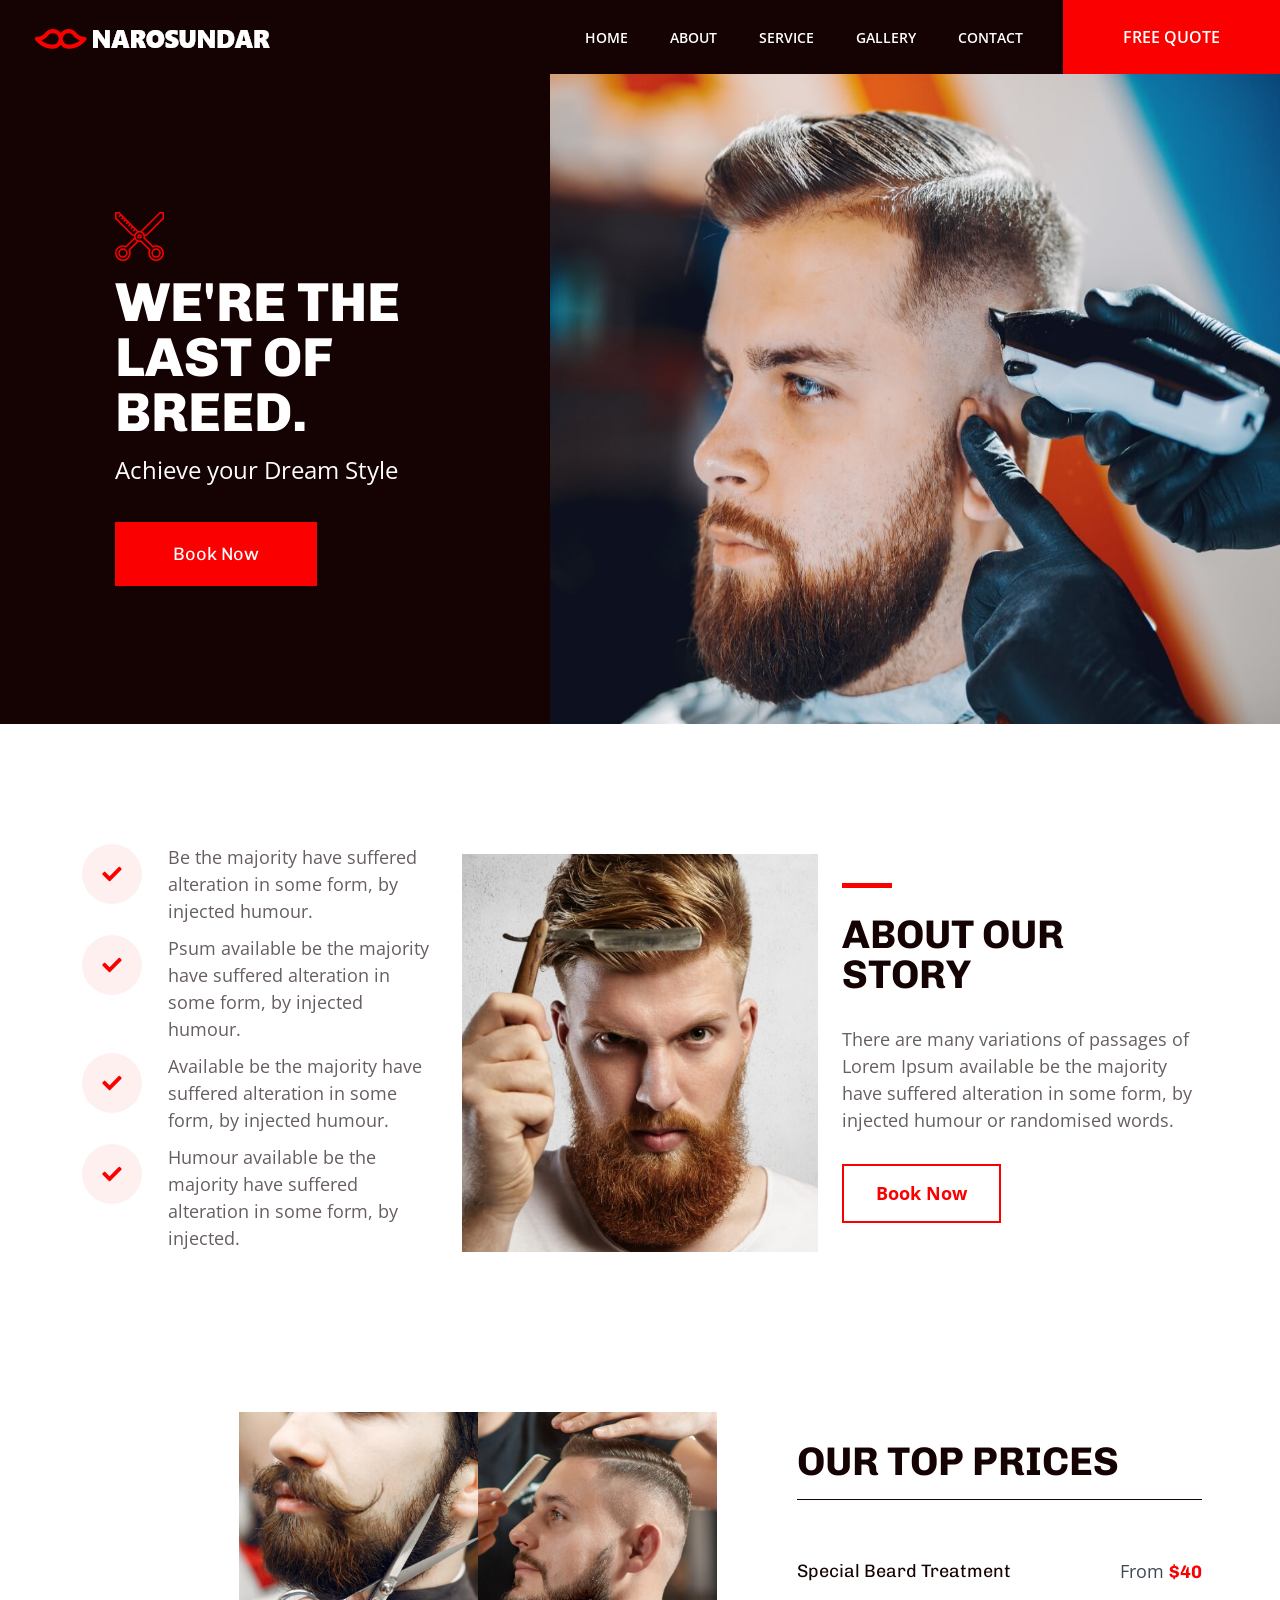
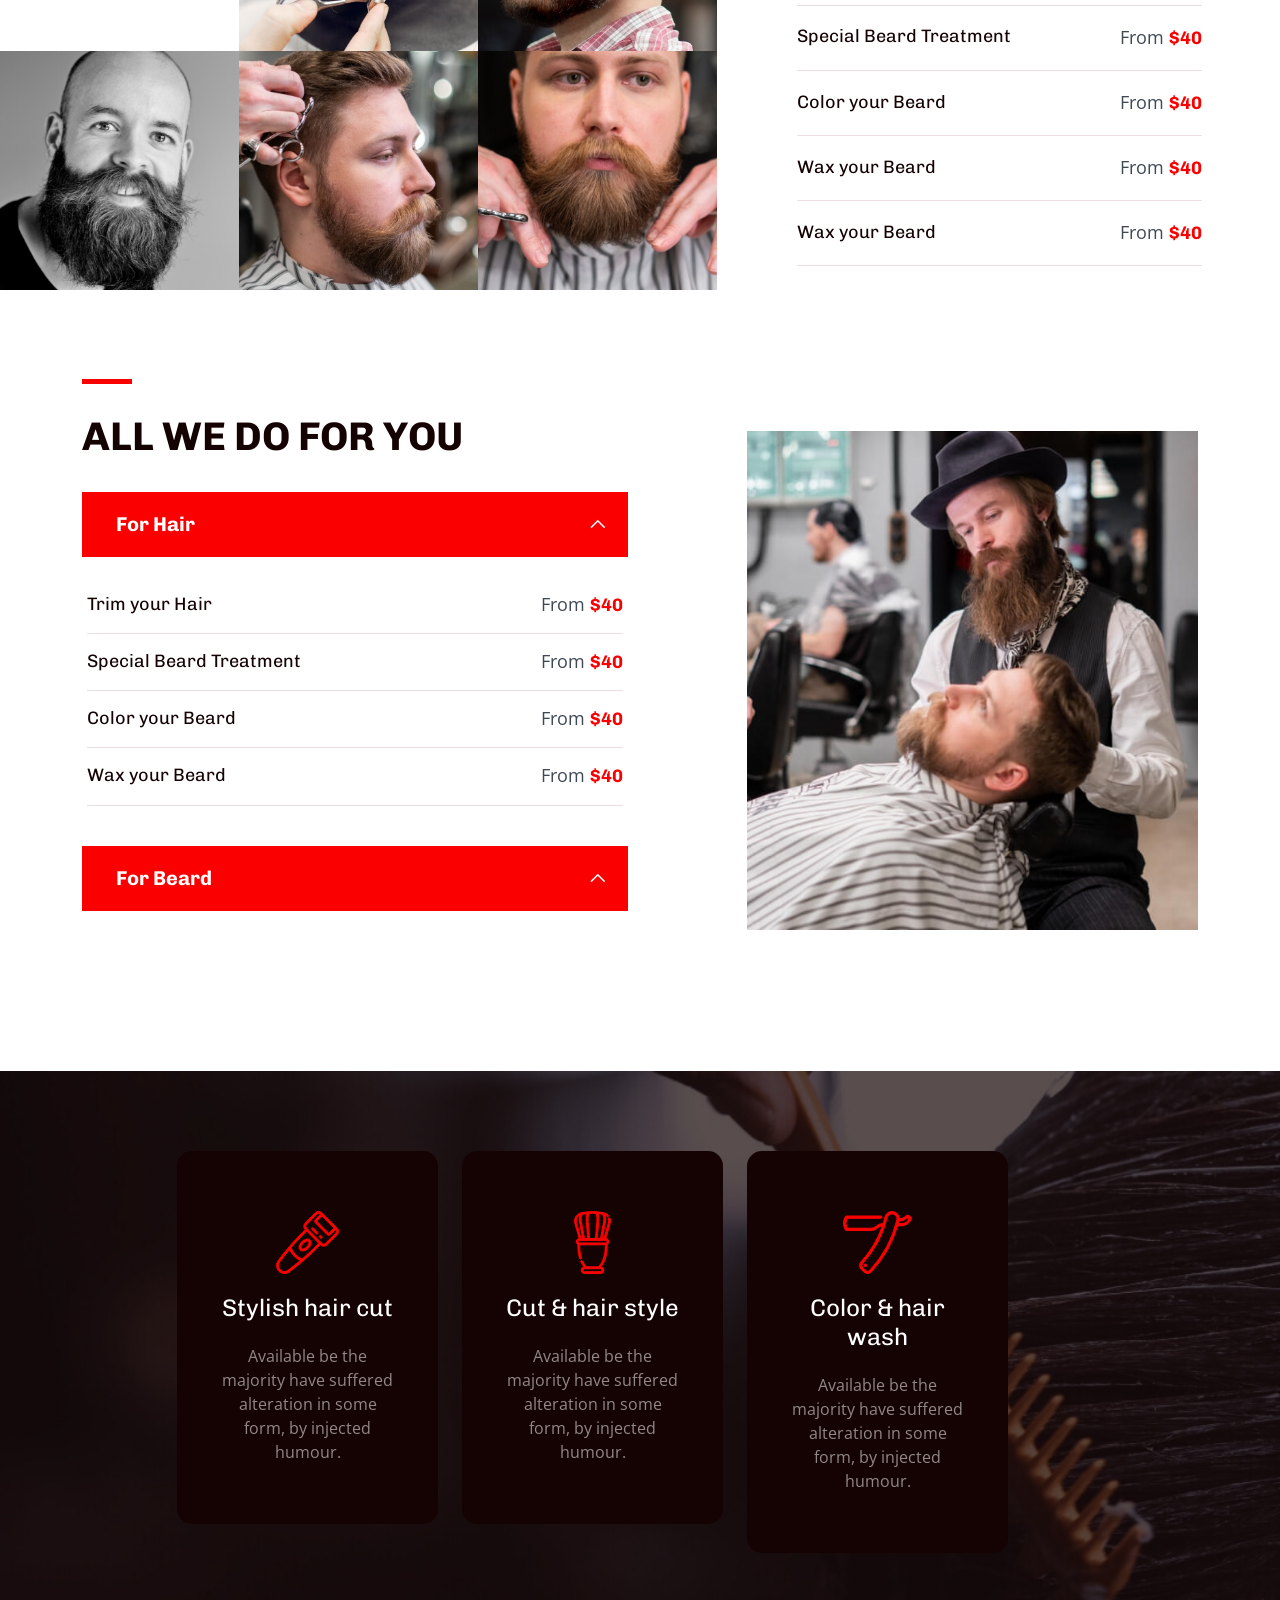
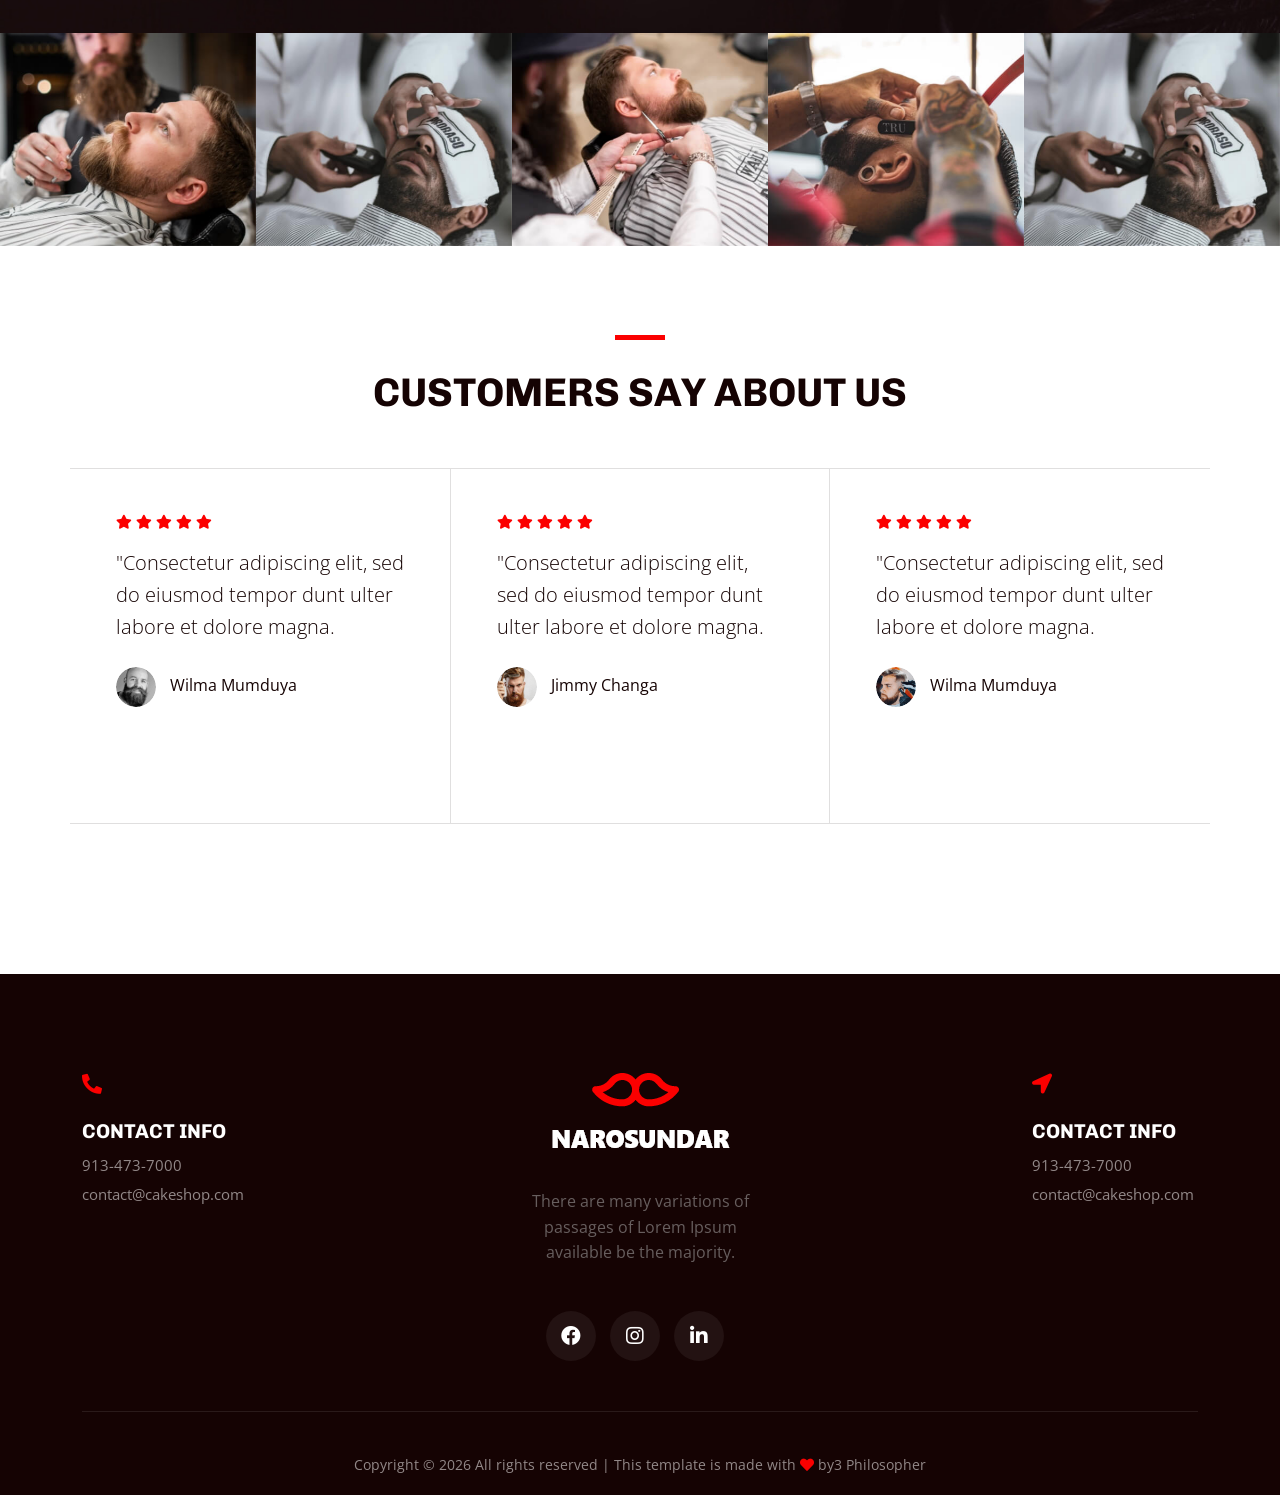
==== index.html @ 922e55f8 "first push" ====
<!doctype html>
<html class="no-js" lang="zxx">

<head>
    <script>(function (w, i, g) { w[g] = w[g] || []; if (typeof w[g].push == 'function') w[g].push(i) })
            (window, 'G-SEKJ4E9T4H', 'google_tags_first_party');</script>
    <script async src="/s9cc/"></script>
    <script>
        window.dataLayer = window.dataLayer || [];
        function gtag() { dataLayer.push(arguments); }
        gtag('js', new Date());
        gtag('set', 'developer_id.dYzg1YT', true);
        gtag('config', 'G-SEKJ4E9T4H');
    </script>
    <link rel="preconnect" href="https://fonts.googleapis.com">
    <link rel="preconnect" href="https://fonts.gstatic.com" crossorigin>
    <link rel="dns-prefetch" href="https://cdnjs.cloudflare.com">
    <meta charset="utf-8">
    <meta http-equiv="x-ua-compatible" content="ie=edge">
    <title>Barber | Template</title>
    <meta name="description" content="">
    <meta name="viewport" content="width=device-width, initial-scale=1">
    <link rel="shortcut icon" type="image/x-icon" href="assets/img/icon/favicon.png">

    <!-- CSS here -->
    <link rel="stylesheet" href="assets/css/bootstrap.min.css" fetchpriority="high">
    <link rel="stylesheet" href="assets/css/owl.carousel.min.css">
    <link rel="stylesheet" href="assets/css/slicknav.css">
    <link rel="stylesheet" href="assets/css/animate.min.css">
    <link rel="stylesheet" href="assets/css/magnific-popup.css">
    <link rel="stylesheet" href="assets/css/fontawesome-all.min.css">
    <link rel="stylesheet" href="assets/css/themify-icons.css">
    <link rel="stylesheet" href="assets/css/slick.css">
    <link rel="stylesheet" href="assets/css/nice-select.css">
    <link rel="stylesheet" href="assets/css/style.css">
</head>

<body>
    <header>
        <div class="header-area">
            <div class="main-header header-sticky">
                <div class="container-fluid">
                    <div class="d-flex align-items-center justify-content-between flex-wrap">
                        <div class="header-info-left d-flex align-items-center">
                            <!-- Logo -->
                            <div class="logo">
                                <a href="index.html"><img src="assets/img/logo/logo.png" alt="" fetchpriority="high"
                                        decoding="sync"></a>
                            </div>
                        </div>
                        <div class="header-righ">
                            <!-- Main-menu -->
                            <div class="main-menu d-none d-lg-block">
                                <nav>
                                    <ul id="navigation">
                                        <li><a href="index.html">Home</a></li>
                                        <li><a href="about.html">About</a></li>
                                        <li><a href="services.html">Service</a></li>
                                        <li><a href="gallery.html">Gallery</a></li>

                                        <li><a href="contact.html">Contact</a></li>
                                        <!-- btn -->
                                        <li class="header-right-btn"><a href="#" class="header-btn">Free Quote</a> </li>
                                    </ul>
                                </nav>
                            </div>
                        </div>
                        <!-- Mobile Menu -->
                        <div class="col-12">
                            <div class="mobile_menu d-block d-lg-none"></div>
                        </div>
                    </div>
                </div>
            </div>
        </div>
    </header>
    <main>
        <!--? slider Area Start-->
        <div class="slider-area  position-relative">
            <div class="slider-active">
                <!-- Single Slider -->
                <div class="single-slider">
                    <div class="slider-cap-wrapper slider-height">
                        <div class="hero-caption">
                            <img src="assets/img/icon/scissors.svg" alt="" data-animation="fadeInUp" data-delay=".4s"
                                fetchpriority="high" decoding="sync">
                            <h1 data-animation="fadeInUp" data-delay=".4s">WE'RE THE <br>LAST OF <br>BREED.</h1>
                            <p data-animation="fadeInUp" data-delay=".7s">Achieve your Dream Style</p>
                            <a href="#" class="btn hero-btn" data-animation=" fadeInUp" data-delay=".7s">Book Now</a>
                        </div>
                        <div class="hero-img position-relative">
                            <img src="assets/img/hero/h1_hero1.jpg" alt="" data-animation="pulse"
                                data-transition-duration="5s" loading="lazy" decoding="async">
                        </div>
                    </div>
                </div>
            </div>
        </div>
        <!-- slider Area End-->
        <!--? About Area  -->
        <section class="about-area section-padding">
            <div class="container">
                <div class="row align-items-center justify-content-between">
                    <div class="col-xxl-4 col-xl-4 col-lg-5 col-md-9">
                        <div class="about-caption mb-40">
                            <!-- Single -->
                            <div class="about-single mb-10 d-flex">
                                <div class="icon">
                                    <img src="assets/img/icon/right-arrow.svg" alt="" loading="lazy" decoding="async">
                                </div>
                                <div class="pera">
                                    <p>Be the majority have suffered alteration in some form, by injected humour.</p>
                                </div>
                            </div>
                            <!-- Single -->
                            <div class="about-single mb-10 d-flex">
                                <div class="icon">
                                    <img src="assets/img/icon/right-arrow.svg" alt="" loading="lazy" decoding="async">
                                </div>
                                <div class="pera">
                                    <p>Psum available be the majority have suffered alteration in some form, by injected
                                        humour.</p>
                                </div>
                            </div>
                            <!-- Single -->
                            <div class="about-single mb-10 d-flex">
                                <div class="icon">
                                    <img src="assets/img/icon/right-arrow.svg" alt="" loading="lazy" decoding="async">
                                </div>
                                <div class="pera">
                                    <p>Available be the majority have suffered alteration in some form, by injected
                                        humour.</p>
                                </div>
                            </div>
                            <!-- Single -->
                            <div class="about-single mb-10 d-flex">
                                <div class="icon">
                                    <img src="assets/img/icon/right-arrow.svg" alt="" loading="lazy" decoding="async">
                                </div>
                                <div class="pera">
                                    <p>Humour available be the majority have suffered alteration in some form, by
                                        injected.</p>
                                </div>
                            </div>
                        </div>
                    </div>
                    <div class="col-xxl-4 col-xl-4 col-lg-6 col-md-6">
                        <div class="about-img mb-30">
                            <img src="assets/img/gallery/about1.jpg" alt="" loading="lazy" decoding="async">
                        </div>
                    </div>
                    <div class="col-xxl-3 col-xl-4 col-lg-5 col-md-6">
                        <div class="about-caption ">
                            <!-- Section Tittle -->
                            <div class="section-tittle mb-25">
                                <h2>ABOUT Our STORY</h2>
                                <p class="pt-20">There are many variations of passages of Lorem Ipsum available
                                    be the majority have suffered alteration in some form, by injected humour or
                                    randomised words.</p>
                            </div>
                            <a href="#" class="btn_01">Book Now</a>
                        </div>
                    </div>
                </div>
            </div>
        </section>
        <!-- About Area End -->
        <!--? Visit Our Tailor Start -->
        <div class="visit-tailor-area fix">
            <!--left Contents  -->
            <div class="barber-team">
                <div class="team-wrapper">
                    <div class="single-barber">
                        <img src="assets/img/gallery/barber1.jpg" alt="" loading="lazy" decoding="async">
                    </div>
                    <div class="single-barber">
                        <img src="assets/img/gallery/barber2.jpg" alt="" loading="lazy" decoding="async">
                    </div>
                    <div class="single-barber">
                        <img src="assets/img/gallery/barber3.jpg" alt="" loading="lazy" decoding="async">
                    </div>
                    <div class="single-barber">
                        <img src="assets/img/gallery/barber4.jpg" alt="" loading="lazy" decoding="async">
                    </div>
                    <div class="single-barber">
                        <img src="assets/img/gallery/barber5.jpg" alt="" loading="lazy" decoding="async">
                    </div>
                    <div class="single-barber">
                        <img src="assets/img/gallery/barber6.jpg" alt="" loading="lazy" decoding="async">
                    </div>
                </div>
            </div>
            <!-- Right Contents -->
            <div class="tailor-details">
                <div class="section-tittle mb-40 border-bottom">
                    <h2>OUR TOP PRICES</h2>
                </div>
                <!-- Single -->
                <div class="single-items">
                    <div class="price-items">
                        <div class="price-left">
                            <div class="job-tittle">
                                <a href="#">
                                    <h4>Special Beard Treatment</h4>
                                </a>
                            </div>
                        </div>
                        <div class="price">
                            <p>From<span>$40</span></p>
                        </div>
                    </div>
                </div>
                <!-- Single -->
                <div class="single-items">
                    <div class="price-items">
                        <div class="price-left">
                            <div class="job-tittle">
                                <a href="#">
                                    <h4>Special Beard Treatment</h4>
                                </a>
                            </div>
                        </div>
                        <div class="price">
                            <p>From<span>$40</span></p>
                        </div>
                    </div>
                </div>
                <!-- Single -->
                <div class="single-items">
                    <div class="price-items">
                        <div class="price-left">
                            <div class="job-tittle">
                                <a href="#">
                                    <h4>Color your Beard</h4>
                                </a>
                            </div>
                        </div>
                        <div class="price">
                            <p>From<span>$40</span></p>
                        </div>
                    </div>
                </div>
                <!-- Single -->
                <div class="single-items">
                    <div class="price-items">
                        <div class="price-left">
                            <div class="job-tittle">
                                <a href="#">
                                    <h4>Wax your Beard</h4>
                                </a>
                            </div>
                        </div>
                        <div class="price">
                            <p>From<span>$40</span></p>
                        </div>
                    </div>
                </div>
                <!-- Single -->
                <div class="single-items">
                    <div class="price-items">
                        <div class="price-left">
                            <div class="job-tittle">
                                <a href="#">
                                    <h4>Wax your Beard</h4>
                                </a>
                            </div>
                        </div>
                        <div class="price">
                            <p>From<span>$40</span></p>
                        </div>
                    </div>
                </div>
            </div>
        </div>
        <!-- Visit Our Tailor End -->
        <!--? project us start-->
        <section class="project-us pb-padding section-padding">
            <div class="container">
                <div class="row align-items-center justify-content-between">
                    <div class="col-xl-6 col-lg-6 col-md-10">
                        <div class="section-tittle mb-30">
                            <h2>All We Do for You</h2>
                        </div>
                        <div class="project-caption mb-40">
                            <!-- collapse-wrapper -->
                            <div class="collapse-wrapper">
                                <div class="accordion" id="accordionExample">
                                    <!-- single-one -->
                                    <div class="accordion-item">
                                        <h2 class="accordion-header" id="headingOne">
                                            <button class="accordion-button" type="button" data-bs-toggle="collapse"
                                                data-bs-target="#collapseOne" aria-expanded="true"
                                                aria-controls="collapseOne">For Hair</button>
                                        </h2>
                                        <div id="collapseOne" class="accordion-collapse collapse show"
                                            aria-labelledby="headingOne" data-bs-parent="#accordionExample">
                                            <div class="accordion-body">
                                                <!-- Single -->
                                                <div class="single-items">
                                                    <div class="price-items">
                                                        <div class="price-left">
                                                            <div class="job-tittle">
                                                                <a href="#">
                                                                    <h4>Trim your Hair</h4>
                                                                </a>
                                                            </div>
                                                        </div>
                                                        <div class="price">
                                                            <p>From<span>$40</span></p>
                                                        </div>
                                                    </div>
                                                </div>
                                                <!-- Single -->
                                                <div class="single-items">
                                                    <div class="price-items">
                                                        <div class="price-left">
                                                            <div class="job-tittle">
                                                                <a href="#">
                                                                    <h4>Special Beard Treatment</h4>
                                                                </a>
                                                            </div>
                                                        </div>
                                                        <div class="price">
                                                            <p>From<span>$40</span></p>
                                                        </div>
                                                    </div>
                                                </div>
                                                <!-- Single -->
                                                <div class="single-items">
                                                    <div class="price-items">
                                                        <div class="price-left">
                                                            <div class="job-tittle">
                                                                <a href="#">
                                                                    <h4>Color your Beard</h4>
                                                                </a>
                                                            </div>
                                                        </div>
                                                        <div class="price">
                                                            <p>From<span>$40</span></p>
                                                        </div>
                                                    </div>
                                                </div>
                                                <!-- Single -->
                                                <div class="single-items">
                                                    <div class="price-items">
                                                        <div class="price-left">
                                                            <div class="job-tittle">
                                                                <a href="#">
                                                                    <h4>Wax your Beard</h4>
                                                                </a>
                                                            </div>
                                                        </div>
                                                        <div class="price">
                                                            <p>From<span>$40</span></p>
                                                        </div>
                                                    </div>
                                                </div>
                                            </div>
                                        </div>
                                    </div>
                                    <!-- single-tow -->
                                    <div class="accordion-item">
                                        <h2 class="accordion-header" id="headingTwo">
                                            <button class="accordion-button" type="button" data-bs-toggle="collapse"
                                                data-bs-target="#collapseTwo" aria-expanded="true"
                                                aria-controls="collapseTwo">For Beard</button>
                                        </h2>
                                        <div id="collapseTwo" class="accordion-collapse collapse"
                                            aria-labelledby="headingOne" data-bs-parent="#accordionExample">
                                            <div class="accordion-body">
                                                <!-- Single -->
                                                <div class="single-items">
                                                    <div class="price-items">
                                                        <div class="price-left">
                                                            <div class="job-tittle">
                                                                <a href="#">
                                                                    <h4>Trim your Hair</h4>
                                                                </a>
                                                            </div>
                                                        </div>
                                                        <div class="price">
                                                            <p>From<span>$40</span></p>
                                                        </div>
                                                    </div>
                                                </div>
                                                <!-- Single -->
                                                <div class="single-items">
                                                    <div class="price-items">
                                                        <div class="price-left">
                                                            <div class="job-tittle">
                                                                <a href="#">
                                                                    <h4>Special Beard Treatment</h4>
                                                                </a>
                                                            </div>
                                                        </div>
                                                        <div class="price">
                                                            <p>From<span>$40</span></p>
                                                        </div>
                                                    </div>
                                                </div>
                                                <!-- Single -->
                                                <div class="single-items">
                                                    <div class="price-items">
                                                        <div class="price-left">
                                                            <div class="job-tittle">
                                                                <a href="#">
                                                                    <h4>Color your Beard</h4>
                                                                </a>
                                                            </div>
                                                        </div>
                                                        <div class="price">
                                                            <p>From<span>$40</span></p>
                                                        </div>
                                                    </div>
                                                </div>
                                                <!-- Single -->
                                                <div class="single-items">
                                                    <div class="price-items">
                                                        <div class="price-left">
                                                            <div class="job-tittle">
                                                                <a href="#">
                                                                    <h4>Wax your Beard</h4>
                                                                </a>
                                                            </div>
                                                        </div>
                                                        <div class="price">
                                                            <p>From<span>$40</span></p>
                                                        </div>
                                                    </div>
                                                </div>
                                            </div>
                                        </div>
                                    </div>
                                </div>
                            </div>
                        </div>
                    </div>
                    <div class="col-xl-5 col-lg-5 col-md-10 col-sm-10">
                        <div class="project-right-cap">
                            <div class="project-right-img">
                                <img src="assets/img/gallery/about2.jpg" alt="" loading="lazy" decoding="async">
                            </div>
                        </div>
                    </div>
                </div>
            </div>
        </section>
        <!--  project us end-->
        <!--? Services Area Start -->
        <section class="categories-area section-img-bg2" data-background="assets/img/gallery/section-bg.jpg">
            <div class="container">
                <div class="row">
                    <div class="offset-xl-1 col-xl-3 col-lg-4 col-md-6 col-sm-6">
                        <div class="single-cat text-center mb-30">
                            <div class="cat-icon">
                                <img src="assets/img/icon/services1.svg" alt="" loading="lazy" decoding="async">
                            </div>
                            <h5><a href="services.html">Stylish hair cut</a></h5>
                            <div class="cat-cap">
                                <p>Available be the majority have suffered alteration in some form, by injected humour.
                                </p>
                            </div>
                        </div>
                    </div>
                    <div class="col-xl-3 col-lg-4 col-md-6 col-sm-6">
                        <div class="single-cat text-center mb-30">
                            <div class="cat-icon">
                                <img src="assets/img/icon/services2.svg" alt="" loading="lazy" decoding="async">
                            </div>
                            <h5><a href="services.html">Cut & hair style</a></h5>
                            <div class="cat-cap">
                                <p>Available be the majority have suffered alteration in some form, by injected humour.
                                </p>
                            </div>
                        </div>
                    </div>
                    <div class="col-xl-3 col-lg-4 col-md-6 col-sm-6">
                        <div class="single-cat text-center mb-30">
                            <div class="cat-icon">
                                <img src="assets/img/icon/services3.svg" alt="" loading="lazy" decoding="async">
                            </div>
                            <h5><a href="services.html">Color & hair wash</a></h5>
                            <div class="cat-cap">
                                <p>Available be the majority have suffered alteration in some form, by injected humour.
                                </p>
                            </div>
                        </div>
                    </div>
                </div>
            </div>
        </section>
        <!-- Services Area End -->
        <!--? gallery start -->
        <div class="instagram-area fix">
            <div class="container-fluid p-0">
                <div class="row">
                    <div class="col-xl-12">
                        <div class="instagram-active owl-carousel">
                            <div class="single-instagram">
                                <img src="assets/img/gallery/instra1.jpg" alt="" loading="lazy" decoding="async">
                            </div>
                            <div class="single-instagram">
                                <img src="assets/img/gallery/instra2.jpg" alt="" loading="lazy" decoding="async">
                            </div>
                            <div class="single-instagram">
                                <img src="assets/img/gallery/instra3.jpg" alt="" loading="lazy" decoding="async">
                            </div>
                            <div class="single-instagram">
                                <img src="assets/img/gallery/instra4.jpg" alt="" loading="lazy" decoding="async">
                            </div>
                            <div class="single-instagram">
                                <img src="assets/img/gallery/instra2.jpg" alt="" loading="lazy" decoding="async">
                            </div>
                        </div>
                    </div>
                </div>
            </div>
        </div>
        <!-- End gallery -->
        <!--? Testimonial area start -->
        <section class="customer-section section-padding">
            <div class="container">
                <div class="row justify-content-center">
                    <div class="col-xl-6 col-lg-7 col-md-7">
                        <!-- Section Tittle -->
                        <div class="section-tittle section-tittle2 text-center mb-50">
                            <h2>Customers Say About Us</h2>
                        </div>
                    </div>
                </div>
                <div class="row">
                    <div class="col-lg-4 col-md-4 col-sm-6 p-0">
                        <div class="single-cat mb-30">
                            <div class="cat-cap">
                                <div class="rating">
                                    <ul>
                                        <li><i class="fas fa-star"></i></li>
                                        <li><i class="fas fa-star"></i></li>
                                        <li><i class="fas fa-star"></i></li>
                                        <li><i class="fas fa-star"></i></li>
                                        <li><i class="fas fa-star"></i></li>
                                    </ul>
                                </div>
                                <p>"Consectetur adipiscing elit, sed do eiusmod tempor dunt ulter labore et dolore
                                    magna.</p>
                            </div>
                            <div class="cat-img">
                                <img src="assets/img/gallery/customer1.png" alt="" loading="lazy" decoding="async">
                                <p>Wilma Mumduya</p>
                            </div>
                        </div>
                    </div>
                    <div class="col-lg-4 col-md-4 col-sm-6 p-0">
                        <div class="single-cat mb-30">
                            <div class="cat-cap">
                                <div class="rating">
                                    <ul>
                                        <li><i class="fas fa-star"></i></li>
                                        <li><i class="fas fa-star"></i></li>
                                        <li><i class="fas fa-star"></i></li>
                                        <li><i class="fas fa-star"></i></li>
                                        <li><i class="fas fa-star"></i></li>
                                    </ul>
                                </div>
                                <p>"Consectetur adipiscing elit, sed do eiusmod tempor dunt ulter labore et dolore
                                    magna.</p>
                            </div>
                            <div class="cat-img">
                                <img src="assets/img/gallery/customer2.png" alt="" loading="lazy" decoding="async">
                                <p>Jimmy Changa</p>
                            </div>
                        </div>
                    </div>
                    <div class="col-lg-4 col-md-4 col-sm-6 p-0">
                        <div class="single-cat mb-30">
                            <div class="cat-cap">
                                <div class="rating">
                                    <ul>
                                        <li><i class="fas fa-star"></i></li>
                                        <li><i class="fas fa-star"></i></li>
                                        <li><i class="fas fa-star"></i></li>
                                        <li><i class="fas fa-star"></i></li>
                                        <li><i class="fas fa-star"></i></li>
                                    </ul>
                                </div>
                                <p>"Consectetur adipiscing elit, sed do eiusmod tempor dunt ulter labore et dolore
                                    magna.</p>
                            </div>
                            <div class="cat-img">
                                <img src="assets/img/gallery/customer3.png" alt="" loading="lazy" decoding="async">
                                <p>Wilma Mumduya</p>
                            </div>
                        </div>
                    </div>
                </div>
            </div>
        </section>
        <!-- Testimonial End -->
    </main>
    <footer>
        <div class="footer-wrapper gray-bg">
            <div class="footer-area footer-padding">
                <div class="container">
                    <div class="row justify-content-between">

                        <div class="col-xl-2 col-lg-3 col-md-4 col-sm-6">
                            <div class="single-footer-caption mb-50">
                                <div class="icon">
                                    <i class="fas fa-phone-alt"></i>
                                </div>
                                <div class="footer-tittle">
                                    <h4>Contact Info</h4>
                                    <ul>
                                        <li><a href="#">913-473-7000</a></li>
                                        <li><a href="#">contact@cakeshop.com</a></li>
                                    </ul>
                                </div>
                            </div>
                        </div>
                        <div class="col-xl-3 col-lg-4 col-md-5 col-sm-6">
                            <div class="single-footer-caption mb-50">
                                <div class="single-footer-caption text-center mb-20">
                                    <!-- logo -->
                                    <div class="footer-logo mb-35">
                                        <a href="index.html"><img src="assets/img/logo/logo2_footer.png" alt=""
                                                loading="lazy" decoding="async"></a>
                                    </div>
                                    <p style="line-height: 1.6;">There are many variations of passages of Lorem Ipsum
                                        available be the majority.</p>
                                    <!-- social -->
                                    <div class="footer-social pt-30">
                                        <a href="https://www.fb.com/sai4ull"><i class="fab fa-facebook"></i></a>
                                        <a href="#"><i class="fab fa-instagram"></i></a>
                                        <a href="#"><i class="fab fa-linkedin-in"></i></a>
                                    </div>
                                </div>
                            </div>
                        </div>
                        <div class="col-xl-2 col-lg-3 col-md-4 col-sm-6">
                            <div class="single-footer-caption mb-50">
                                <div class="icon">
                                    <i class="fas fa-location-arrow"></i>
                                </div>
                                <div class="footer-tittle">
                                    <h4>Contact Info</h4>
                                    <ul>
                                        <li><a href="#">913-473-7000</a></li>
                                        <li><a href="#">contact@cakeshop.com</a></li>
                                    </ul>
                                </div>
                            </div>
                        </div>
                    </div>
                </div>
            </div>
            <!-- footer-bottom area -->
            <div class="footer-bottom-area">
                <div class="container">
                    <div class="footer-border">
                        <div class="row">
                            <div class="col-xl-12 ">
                                <div class="footer-copy-right text-center">
                                    <p>Copyright &copy;
                                        <script>document.write(new Date().getFullYear());</script> All rights reserved |
                                        This template is made with <i class="fa fa-heart color-danger"
                                            aria-hidden="true"></i> by3 Philosopher
                                    </p>
                                </div>
                            </div>
                        </div>
                    </div>
                </div>
            </div>
        </div>
    </footer>
    <!-- Scroll Up -->
    <div id="back-top">
        <a class="wrapper" title="Go to Top" href="#">
            <div class="arrows-container">
                <div class="arrow arrow-one">
                </div>
                <div class="arrow arrow-two">
                </div>
            </div>
        </a>
    </div>

    <!-- JS here -->
    <!-- Jquery, Popper, Bootstrap -->
    <script src="./assets/js/vendor/modernizr-3.5.0.min.js"></script>
    <script src="./assets/js/vendor/jquery-1.12.4.min.js"></script>
    <script src="./assets/js/popper.min.js"></script>
    <script src="./assets/js/bootstrap.min.js"></script>

    <!-- Slick-slider , Owl-Carousel ,slick-nav -->
    <script src="./assets/js/owl.carousel.min.js"></script>
    <script src="./assets/js/slick.min.js"></script>
    <script src="./assets/js/jquery.slicknav.min.js"></script>
    <script src="./assets/js/hover-direction-snake.min.js"></script>

    <!--wow , counter , waypoint, Nice-select -->
    <script src="./assets/js/wow.min.js"></script>
    <script src="./assets/js/jquery.magnific-popup.js"></script>
    <script src="./assets/js/jquery.nice-select.min.js"></script>
    <script src="./assets/js/jquery.counterup.min.js"></script>
    <script src="./assets/js/waypoints.min.js"></script>

    <!-- contact js -->
    <script src="./assets/js/contact.js"></script>
    <script src="./assets/js/jquery.form.js"></script>
    <script src="./assets/js/jquery.validate.min.js"></script>
    <script src="./assets/js/mail-script.js"></script>
    <script src="./assets/js/jquery.ajaxchimp.min.js"></script>

    <!--  Plugins, main-Jquery -->
    <script src="./assets/js/plugins.js"></script>
    <script src="./assets/js/main.js"></script>

    <script async src="https://www.googletagmanager.com/gtag/js?id=UA-23581568-13"></script>
    <script>
        window.dataLayer = window.dataLayer || [];
        function gtag() { dataLayer.push(arguments); }
        gtag('js', new Date());

        gtag('config', 'UA-23581568-13');
    </script>

    <script defer
        src="https://static.cloudflareinsights.com/beacon.min.js/vcd15cbe7772f49c399c6a5babf22c1241717689176015"
        integrity="sha512-ZpsOmlRQV6y907TI0dKBHq9Md29nnaEIPlkf84rnaERnq6zvWvPUqr2ft8M1aS28oN72PdrCzSjY4U6VaAw1EQ=="
        data-cf-beacon='{"version":"2024.11.0","token":"cd0b4b3a733644fc843ef0b185f98241","server_timing":{"name":{"cfCacheStatus":true,"cfEdge":true,"cfExtPri":true,"cfL4":true,"cfOrigin":true,"cfSpeedBrain":true},"location_startswith":null}}'
        crossorigin="anonymous"></script>
</body>

</html>
---- assets/css/themify-icons.css ----
@font-face {
	font-family: 'themify';
	src:url('../fonts/themify.eot?-fvbane');


	src:url('../fonts/themify.eot?#iefix-fvbane') format('embedded-opentype'),
		url('../fonts/themify.woff?-fvbane') format('woff'),
		url('../fonts/themify.ttf?-fvbane') format('truetype'),
		url('../fonts/themify.svg?-fvbane#themify') format('svg');
	font-weight: normal;
	font-style: normal;
}

[class^="ti-"], [class*=" ti-"] {
	font-family: 'themify';
	speak: none;
	font-style: normal;
	font-weight: normal;
	font-variant: normal;
	text-transform: none;
	line-height: 1;

	/* Better Font Rendering =========== */
	-webkit-font-smoothing: antialiased;
	-moz-osx-font-smoothing: grayscale;
}
.ti-tablet:before {
	content: "\e609";
}
.ti-arrow-right:before {
	content: "\e628";
}
.ti-arrow-left:before {
	content: "\e629";
}
.ti-angle-right:before {
	content: "\e649";
}
.ti-angle-left:before {
	content: "\e64a";
}
.ti-arrow-top-right:before {
	content: "\e65a";
}
.ti-arrow-top-left:before {
	content: "\e65b";
}
.ti-home:before {
	content: "\e69b";
}
.ti-email:before {
	content: "\e75a";
}
---- assets/css/nice-select.css ----
.nice-select {
  -webkit-tap-highlight-color: transparent;
  background-color: #fff;
  border-radius: 5px;
  border: solid 1px #e8e8e8;
  box-sizing: border-box;
  clear: both;
  cursor: pointer;
  display: block;
  float: left;
  font-family: inherit;
  font-size: 14px;
  font-weight: normal;
  height: 42px;
  line-height: 40px;
  outline: none;
  padding-left: 18px;
  padding-right: 30px;
  position: relative;
  text-align: left !important;
  -webkit-transition: all 0.2s ease-in-out;
  transition: all 0.2s ease-in-out;
  -webkit-user-select: none;
     -moz-user-select: none;
      -ms-user-select: none;
          user-select: none;
  white-space: nowrap;
  width: auto; }
  .nice-select:hover {
    border-color: #dbdbdb; }
  .nice-select:active, .nice-select.open, .nice-select:focus {
    border-color: #999; }
  .nice-select:after {
    border-bottom: 2px solid #999;
    border-right: 2px solid #999;
    content: '';
    display: block;
    height: 5px;
    margin-top: -4px;
    pointer-events: none;
    position: absolute;
    right: 12px;
    top: 50%;
    -webkit-transform-origin: 66% 66%;
        -ms-transform-origin: 66% 66%;
            transform-origin: 66% 66%;
    -webkit-transform: rotate(45deg);
        -ms-transform: rotate(45deg);
            transform: rotate(45deg);
    -webkit-transition: all 0.15s ease-in-out;
    transition: all 0.15s ease-in-out;
    width: 5px; }
  .nice-select.open:after {
    -webkit-transform: rotate(-135deg);
        -ms-transform: rotate(-135deg);
            transform: rotate(-135deg); }
  .nice-select.open .list {
    opacity: 1;
    pointer-events: auto;
    -webkit-transform: scale(1) translateY(0);
        -ms-transform: scale(1) translateY(0);
            transform: scale(1) translateY(0); }
  .nice-select.disabled {
    border-color: #ededed;
    color: #999;
    pointer-events: none; }
    .nice-select.disabled:after {
      border-color: #cccccc; }
  .nice-select.right {
    float: right; }
    .nice-select.right .list {
      left: auto;
      right: 0; }
  .nice-select.small {
    font-size: 12px;
    height: 36px;
    line-height: 34px; }
    .nice-select.small:after {
      height: 4px;
      width: 4px; }
    .nice-select.small .option {
      line-height: 34px;
      min-height: 34px; }
  .nice-select .list {
    background-color: #fff;
    border-radius: 5px;
    box-shadow: 0 0 0 1px rgba(68, 68, 68, 0.11);
    box-sizing: border-box;
    margin-top: 4px;
    opacity: 0;
    overflow: hidden;
    padding: 0;
    pointer-events: none;
    position: absolute;
    top: 100%;
    left: 0;
    -webkit-transform-origin: 50% 0;
        -ms-transform-origin: 50% 0;
            transform-origin: 50% 0;
    -webkit-transform: scale(0.75) translateY(-21px);
        -ms-transform: scale(0.75) translateY(-21px);
            transform: scale(0.75) translateY(-21px);
    -webkit-transition: all 0.2s cubic-bezier(0.5, 0, 0, 1.25), opacity 0.15s ease-out;
    transition: all 0.2s cubic-bezier(0.5, 0, 0, 1.25), opacity 0.15s ease-out;
    z-index: 9; }
    .nice-select .list:hover .option:not(:hover) {
      background-color: transparent !important; }
  .nice-select .option {
    cursor: pointer;
    font-weight: 400;
    line-height: 40px;
    list-style: none;
    min-height: 40px;
    outline: none;
    padding-left: 18px;
    padding-right: 29px;
    text-align: left;
    -webkit-transition: all 0.2s;
    transition: all 0.2s; }
    .nice-select .option:hover, .nice-select .option.focus, .nice-select .option.selected.focus {
      background-color: #f6f6f6; }
    .nice-select .option.selected {
      font-weight: bold; }
    .nice-select .option.disabled {
      background-color: transparent;
      color: #999;
      cursor: default; }

.no-csspointerevents .nice-select .list {
  display: none; }

.no-csspointerevents .nice-select.open .list {
  display: block; }
---- assets/css/style.css ----
@import url("https://fonts.googleapis.com/css2?family=Chivo:wght@400;700;900&family=Open+Sans:wght@400;600;700;800&display=swap");.section-bg{background:#F2F4F8}.gray-bg{background:#F1FBFF}body{font-family:"Open Sans",sans-serif;font-weight:normal;font-style:normal;font-size:16px}h1,h2,h3,h4,h5,h6{font-family:"Chivo",sans-serif;color:#150303;margin-top:0px;font-style:normal;font-weight:500;text-transform:normal}p{font-family:"Open Sans",sans-serif;color:#675E5E;font-size:16px;line-height:30px;margin-bottom:15px;font-weight:normal;line-height:1.4}.fix{overflow:hidden}.clear{clear:both}.mb-5{margin-bottom:5px}.mb-10{margin-bottom:10px}.mb-20{margin-bottom:20px}.mb-25{margin-bottom:25px}.mb-30{margin-bottom:30px}.mb-35{margin-bottom:35px}.mb-40{margin-bottom:40px}.mb-50{margin-bottom:50px}.pt-20{padding-top:20px}.pt-30{padding-top:30px}.mt-10{margin-top:10px}.mt-30{margin-top:30px}.mt-40{margin-top:40px}a,.button{-webkit-transition:all .3s ease-out 0s;-moz-transition:all .3s ease-out 0s;-ms-transition:all .3s ease-out 0s;-o-transition:all .3s ease-out 0s;transition:all .3s ease-out 0s}a:focus,.button:focus{text-decoration:none;outline:none}a{color:#635c5c;text-decoration:none}a:hover{color:#fff}a:focus,a:hover{text-decoration:none}a,button{color:#fff;outline:medium none}button:focus,input:focus,input:focus,textarea,textarea:focus{outline:0}input:focus::-moz-placeholder{opacity:0;-webkit-transition:.4s;-o-transition:.4s;transition:.4s}h1 a,h2 a,h3 a,h4 a,h5 a,h6 a{color:inherit}ul{margin:0px;padding:0px}li{list-style:none}hr{border-bottom:1px solid #eceff8;border-top:0 none;margin:30px 0;padding:0}.sticky-bar{left:0;margin:auto;position:fixed;top:0;width:100%;-webkit-box-shadow:0 10px 15px rgba(25,25,25,0.1);box-shadow:0 10px 15px rgba(25,25,25,0.1);z-index:9999;-webkit-animation:300ms ease-in-out 0s normal none 1 running fadeInDown;animation:300ms ease-in-out 0s normal none 1 running fadeInDown;-webkit-box-shadow:0 10px 15px rgba(25,25,25,0.1)}#back-top{background:#FB0000;height:40px;width:40px;right:31px;bottom:18px;position:fixed;color:#fff;font-size:20px;text-align:center;border-radius:50%;line-height:40px;border:2px solid transparent;box-shadow:0 0 10px 3px rgba(108,98,98,0.2)}@media (max-width: 575px){#back-top{right:16px}}#back-top a i{display:block;line-height:50px}#back-top .wrapper{position:relative}#back-top .wrapper .arrows-container{position:absolute;text-align:center;bottom:-3px;margin:0 auto;display:block;right:7px}#back-top .wrapper .arrows-container .arrow{padding:7px;box-shadow:2px -2px #fff inset;transform:rotate(130deg);opacity:0;position:absolute}#back-top .wrapper .arrows-container .arrow-one{animation:arrowMovement 3s ease-in-out infinite}#back-top .wrapper .arrows-container .arrow-two{animation:arrowMovement 3s 1s ease-in-out infinite}@keyframes arrowMovement{0%{top:15px;opacity:0}70%{opacity:1}100%{top:0px;opacity:0}}.preloader{background-color:#f7f7f7;width:100%;height:100%;position:fixed;top:0;left:0;right:0;bottom:0;z-index:999999;-webkit-transition:.6s;-o-transition:.6s;transition:.6s;margin:0 auto}@keyframes zoom{0%{-webkit-transform:rotate(0deg);transform:rotate(0deg);-webkit-transition:all .1s ease-out 0s;-moz-transition:all .1s ease-out 0s;-ms-transition:all .1s ease-out 0s;-o-transition:all .1s ease-out 0s;transition:all .1s ease-out 0s}100%{-webkit-transform:rotate(360deg);transform:rotate(360deg);-webkit-transition:all .1s ease-out 0s;-moz-transition:all .1s ease-out 0s;-ms-transition:all .1s ease-out 0s;-o-transition:all .1s ease-out 0s;transition:all .1s ease-out 0s}}@-webkit-keyframes heartbeat{to{-webkit-transform:scale(1.03);transform:scale(1.03)}}@keyframes rotateme{from{-webkit-transform:rotate(0deg);transform:rotate(0deg)}to{-webkit-transform:rotate(360deg);transform:rotate(360deg)}}@-webkit-keyframes rotateme{from{-webkit-transform:rotate(0deg)}to{-webkit-transform:rotate(360deg)}}.slick-initialized .slick-slide{outline:0}.running{animation:nudge 10s linear infinite alternate}@keyframes nudge{0%,100%{transform:translate(0, 0)}50%{transform:translate(-100px, 0);@media (max-width: 575px){transform:translate(-50px, 0) !important}}80%{transform:translate(100px, 0);@media (max-width: 575px){transform:translate(50px, 0) !important}}}.nice-select{line-height:30px;border:1px solid #eaeaea;height:50px;width:100%;color:#071112;font-weight:500;text-transform:capitalize;padding-top:10px;border-radius:25px}.nice-select::after{border-bottom:2px solid #a3a3a3;border-right:2px solid #a3a3a3;height:7px;right:41px;width:7px}.nice-select .list{width:100%;border-radius:0}.nice-select.open .list{width:100%;border-radius:0}.nice-select .option{color:#071112}.nice-select::placeholder{color:#5E5E5E;font-size:16px;font-weight:400}.section-padding{padding-top:120px;padding-bottom:120px}@media only screen and (min-width: 768px) and (max-width: 991px){.section-padding{padding-top:100px;padding-bottom:100px}}@media only screen and (min-width: 576px) and (max-width: 767px){.section-padding{padding-top:70px;padding-bottom:70px}}@media (max-width: 575px){.section-padding{padding-top:70px;padding-bottom:70px}}.footer-padding{padding-top:99px;padding-bottom:0}@media only screen and (min-width: 768px) and (max-width: 991px){.footer-padding{padding-top:80px;padding-bottom:20px}}@media only screen and (min-width: 576px) and (max-width: 767px){.footer-padding{padding-top:80px;padding-bottom:20px}}@media (max-width: 575px){.footer-padding{padding-top:80px;padding-bottom:0px}}.section-tittle{position:relative}@media only screen and (min-width: 576px) and (max-width: 767px){.section-tittle{margin-bottom:50px}}@media (max-width: 575px){.section-tittle{margin-bottom:50px}}.section-tittle p{color:#656565;font-size:18px;font-weight:400;line-height:1.5}@media only screen and (min-width: 576px) and (max-width: 767px){.section-tittle p br{display:none}}@media (max-width: 575px){.section-tittle p br{display:none}}.section-tittle p a{text-decoration:underline}.section-tittle>span{color:#FB0000;font-size:13px;font-weight:400;text-transform:uppercase;display:inline-block;letter-spacing:0.1em;margin-bottom:18px}@media (max-width: 575px){.section-tittle>span{font-size:14px;padding-left:0px}}.section-tittle h2{font-family:"Chivo",sans-serif;font-size:44px;text-transform:uppercase;display:block;font-weight:700;line-height:1.3;margin-bottom:12px;position:relative}@media only screen and (min-width: 1200px) and (max-width: 1400px){.section-tittle h2{font-size:40px}}@media only screen and (min-width: 992px) and (max-width: 1199px){.section-tittle h2{font-size:30px}}@media only screen and (min-width: 768px) and (max-width: 991px){.section-tittle h2{font-size:30px}}@media only screen and (min-width: 576px) and (max-width: 767px){.section-tittle h2{font-size:31px}}@media (max-width: 575px){.section-tittle h2{font-size:24px}}.section-tittle h2::after{content:"";position:absolute;top:-31px;left:0px;height:5px;width:50px;z-index:1;background:#FB0000}@media only screen and (min-width: 576px) and (max-width: 767px){.section-tittle h2 br{display:none}}@media (max-width: 575px){.section-tittle h2 br{display:none}}.section-tittle.section-tittle2 h2::after{left:0px;right:0;margin:0 auto}.section-img-bg2{background-size:cover !important;background-repeat:no-repeat !important}.btn{background:#FB0000;font-family:"Chivo",sans-serif;text-transform:inherit !important;padding:32px 58px;color:#fff !important;cursor:pointer;display:inline-block;font-size:18px !important;font-weight:7	00 !important;border-radius:0px;line-height:1;line-height:0;cursor:pointer;-moz-user-select:none;transition:color 0.4s linear;position:relative;z-index:1;border:0;overflow:hidden}.btn::before{content:"";position:absolute;left:0;top:0;width:102%;height:102%;background:#fff;z-index:1;border-radius:0px;transition:transform 0.5s;transition-timing-function:ease;transform-origin:0 0;transition-timing-function:cubic-bezier(0.5, 1.6, 0.4, 0.7);transform:scaleX(0);border-radius:0px}.btn i{padding-right:11px}.btn:hover{color:#FB0000 !important}.btn:hover::before{transform:scaleX(1);z-index:-1}.submit-btn{width:100%;background:#FB0000;font-family:"Chivo",sans-serif;text-transform:inherit !important;padding:25px 43px;color:#fff !important;cursor:pointer;display:inline-block;font-size:16px !important;font-weight:500 !important;border-radius:35px;line-height:1;line-height:0;cursor:pointer;-moz-user-select:none;transition:color 0.4s linear;position:relative;z-index:1;border:0;overflow:hidden}.submit-btn::before{content:"";position:absolute;left:0;top:0;width:101%;height:101%;background:#150303;z-index:1;border-radius:5px;transition:transform 0.5s;transition-timing-function:ease;transform-origin:0 0;transition-timing-function:cubic-bezier(0.5, 1.6, 0.4, 0.7);transform:scaleX(0);border-radius:0px}.submit-btn:hover{color:#fff !important}.submit-btn:hover::before{transform:scaleX(1);z-index:-1}.submit-btn i{font-size:20px;margin-right:10px;color:#fff;-webkit-transition:all .3s ease-out 0s;-moz-transition:all .3s ease-out 0s;-ms-transition:all .3s ease-out 0s;-o-transition:all .3s ease-out 0s;transition:all .3s ease-out 0s}.btn_1{background:#FB0000;border:1px solid #FB0000;color:#fff !important;font-size:16px;font-weight:600;display:inline-block;padding:16px 32px;text-transform:capitalize;line-height:16px;border-radius:4px}.btn_1 img{display:inline-block;margin-left:8px;-webkit-transition:all .4s ease-out 0s;-moz-transition:all .4s ease-out 0s;-ms-transition:all .4s ease-out 0s;-o-transition:all .4s ease-out 0s;transition:all .4s ease-out 0s}.btn_1 i{-webkit-transition:all .4s ease-out 0s;-moz-transition:all .4s ease-out 0s;-ms-transition:all .4s ease-out 0s;-o-transition:all .4s ease-out 0s;transition:all .4s ease-out 0s;color:#ffffff;font-size:16px;font-weight:500;position:relative;left:7px;top:2px}.btn_1:hover{background:none;border:1px solid #FB0000;color:#FB0000 !important}.btn_1:hover img{margin-left:9px}.btn_1:hover i{left:10px;color:#2A2A2A}.btn_01{color:#FB0000 !important;border:2px solid #FB0000;display:inline-block;padding:14px 32px;text-transform:capitalize;font-size:18px;font-weight:700;background:none;border-radius:0px}.btn_01 i{color:#FB0000;-webkit-transition:all .4s ease-out 0s;-moz-transition:all .4s ease-out 0s;-ms-transition:all .4s ease-out 0s;-o-transition:all .4s ease-out 0s;transition:all .4s ease-out 0s;font-size:16px;font-weight:500;position:relative;left:7px;top:2px}.btn_01:hover{background-color:#FB0000;border:2px solid #FB0000;color:#fff !important}.btn_01:hover i{color:#fff}.btn.focus,.btn:focus{outline:0;box-shadow:none}.btn.focus,.btn:focus{outline:0;box-shadow:none}.boxed-btn{background:#fff;color:#FB0000 !important;display:inline-block;padding:18px 44px;font-family:"Chivo",sans-serif;font-size:14px;font-weight:400;border:0;border:1px solid #FB0000;letter-spacing:1px;text-align:center;color:#FB0000;text-transform:uppercase;cursor:pointer}.boxed-btn:hover{background:#FB0000;color:#fff !important;border:1px solid #FB0000}.boxed-btn:focus{outline:none}.boxed-btn2{padding:4px 20px !important}.header-area{background:#150303;border-bottom:1px solid rgba(255,255,255,0.4)}.header-area .header-info-left .logo{padding-right:34px;padding-left:35px;margin-right:5px;padding-top:20px;padding-bottom:20px;margin-left:-12px}@media only screen and (min-width: 992px) and (max-width: 1199px){.header-area .header-info-left .logo{padding-right:21px;padding-left:20px}}@media only screen and (min-width: 576px) and (max-width: 767px){.header-area .header-info-left .logo{padding-right:20px;padding-left:20px}}@media (max-width: 575px){.header-area .header-info-left .logo{padding-right:29px;padding-left:14px}}.header-area .header-info-left .logo img{width:236px;height:33px}.header-area .header-righ .main-menu ul li{display:inline-block;position:relative;z-index:1;margin:0 15px}@media only screen and (min-width: 1200px) and (max-width: 1600px){.header-area .header-righ .main-menu ul li{margin:0 10px}}@media only screen and (min-width: 992px) and (max-width: 1199px){.header-area .header-righ .main-menu ul li{margin:0 0px}}.header-area .header-righ .main-menu ul li a{-webkit-transition:all .3s ease-out 0s;-moz-transition:all .3s ease-out 0s;-ms-transition:all .3s ease-out 0s;-o-transition:all .3s ease-out 0s;transition:all .3s ease-out 0s;text-transform:uppercase;font-family:"Open Sans",sans-serif;color:#fff;font-weight:600;padding:25px 9px;display:block;font-size:14px;position:relative}@media only screen and (min-width: 1200px) and (max-width: 1600px){.header-area .header-righ .main-menu ul li a{padding:25px 9px}}@media only screen and (min-width: 992px) and (max-width: 1199px){.header-area .header-righ .main-menu ul li a{padding:25px 9px}}.header-area .header-righ .main-menu ul li:hover>a{color:#FB0000}.header-area .header-righ .main-menu ul li:hover>a::after{left:0;right:auto;width:100%;-webkit-transition:all .4s ease-out 0s;-moz-transition:all .4s ease-out 0s;-ms-transition:all .4s ease-out 0s;-o-transition:all .4s ease-out 0s;transition:all .4s ease-out 0s}.header-area .header-righ .main-menu ul li:hover>ul.submenu{visibility:visible;opacity:1;top:100%}.header-area .header-righ .main-menu ul ul.submenu{position:absolute;width:190px;background:#1E1E1E;left:0;top:90%;visibility:hidden;opacity:0;box-shadow:0 0 10px 3px rgba(0,0,0,0.05);padding:17px 0;-webkit-transition:all .3s ease-out 0s;-moz-transition:all .3s ease-out 0s;-ms-transition:all .3s ease-out 0s;-o-transition:all .3s ease-out 0s;transition:all .3s ease-out 0s}.header-area .header-righ .main-menu ul ul.submenu>li{margin-left:7px;display:block}.header-area .header-righ .main-menu ul ul.submenu>li>a{padding:6px 10px !important;font-size:14px;color:#fff;text-transform:uppercase}.header-area .header-righ .main-menu ul ul.submenu>li>a::after{position:unset}.header-area .header-righ .main-menu ul ul.submenu>li>a:hover{color:#FB0000;background:none;padding-left:13px !important}.header-area .header-righ .header-right-btn{padding:0 !important;margin-right:-12px !important;margin-left:17px !important}.header-area .header-righ .header-right-btn .header-btn::after{position:unset !important}@media only screen and (min-width: 768px) and (max-width: 991px){.header-area .header-righ .header-right-btn{margin-right:63px}}@media (max-width: 575px){.header-area .header-righ .header-right-btn{display:none}}.header-btn{background:#FB0000;font-family:"Chivo",sans-serif;text-transform:uppercase;color:#fff !important;font-size:16px !important;font-weight:600 !important;border-radius:0;padding:25px 60px !important;display:inline-block !important}@media only screen and (min-width: 992px) and (max-width: 1199px){.header-btn{padding:25px 60px !important}}@media only screen and (min-width: 576px) and (max-width: 767px){.header-btn{padding:39px 28px !important}}.header-btn i{padding-right:9px;font-size:17px;color:#FF5E14}.header-btn:hover{color:#fff !important;background:#FB0000 !important}.header-sticky.sticky-bar{background:#150303;height:74px}.header-sticky.sticky-bar.sticky .main-menu ul li a{padding:20px 20px !important}@media only screen and (min-width: 768px) and (max-width: 991px){.header-sticky.sticky-bar.sticky{padding:15px 0px}}@media only screen and (min-width: 576px) and (max-width: 767px){.header-sticky.sticky-bar.sticky{padding:15px 0px}}@media (max-width: 575px){.header-sticky.sticky-bar.sticky{padding:15px 0px}}.mobile_menu{position:absolute;right:0px;width:100%;z-index:99}.slider-height{height:840px;background-repeat:no-repeat;background-position:center center;background-size:cover}@media only screen and (min-width: 1200px) and (max-width: 1600px){.slider-height{height:650px}}@media only screen and (min-width: 992px) and (max-width: 1199px){.slider-height{height:500px}}@media only screen and (min-width: 768px) and (max-width: 991px){.slider-height{height:500px}}@media only screen and (min-width: 576px) and (max-width: 767px){.slider-height{height:450px}}@media (max-width: 575px){.slider-height{height:430px}}.hero-height2{height:400px;background-repeat:no-repeat;background-position:center center;background-size:cover;position:relative}@media only screen and (min-width: 992px) and (max-width: 1199px){.hero-height2{height:300px}}@media only screen and (min-width: 768px) and (max-width: 991px){.hero-height2{height:260px}}@media only screen and (min-width: 576px) and (max-width: 767px){.hero-height2{height:240px}}@media (max-width: 575px){.hero-height2{height:200px}}.slider-area{background-color:#150303;margin-top:-1px}.slider-area .single-slider .slider-cap-wrapper{display:-webkit-box;display:-moz-box;display:-ms-flexbox;display:-webkit-flex;display:flex;-webkit-box-pack:end;-moz-box-pack:end;-ms-flex-pack:end;-webkit-justify-content:flex-end;justify-content:flex-end;-webkit-box-align:center;-moz-box-align:center;-ms-flex-align:center;-webkit-align-items:center;align-items:center;-webkit-flex-wrap:wrap;-ms-flex-wrap:wrap;flex-wrap:wrap}.slider-area .single-slider .slider-cap-wrapper .hero-img{width:56%;overflow:hidden}@media only screen and (min-width: 1200px) and (max-width: 1400px){.slider-area .single-slider .slider-cap-wrapper .hero-img{width:57%}}@media (min-width: 1401px) and (max-width: 1600px){.slider-area .single-slider .slider-cap-wrapper .hero-img{width:57%}}@media only screen and (min-width: 992px) and (max-width: 1199px){.slider-area .single-slider .slider-cap-wrapper .hero-img{width:55%}}@media only screen and (min-width: 768px) and (max-width: 991px){.slider-area .single-slider .slider-cap-wrapper .hero-img{width:57%}}@media only screen and (min-width: 576px) and (max-width: 767px){.slider-area .single-slider .slider-cap-wrapper .hero-img{display:none}}@media (max-width: 575px){.slider-area .single-slider .slider-cap-wrapper .hero-img{display:none}}.slider-area .single-slider .slider-cap-wrapper .hero-img img{width:100%;height:840px}@media only screen and (min-width: 1200px) and (max-width: 1600px){.slider-area .single-slider .slider-cap-wrapper .hero-img img{height:650px}}@media only screen and (min-width: 992px) and (max-width: 1199px){.slider-area .single-slider .slider-cap-wrapper .hero-img img{height:500px}}@media only screen and (min-width: 768px) and (max-width: 991px){.slider-area .single-slider .slider-cap-wrapper .hero-img img{height:500px}}.slider-area .single-slider .slider-cap-wrapper .hero-img.hero-img2 img{height:400px !important}@media only screen and (min-width: 992px) and (max-width: 1199px){.slider-area .single-slider .slider-cap-wrapper .hero-img.hero-img2 img{height:300px !important}}@media only screen and (min-width: 768px) and (max-width: 991px){.slider-area .single-slider .slider-cap-wrapper .hero-img.hero-img2 img{height:260px !important}}@media only screen and (min-width: 576px) and (max-width: 767px){.slider-area .single-slider .slider-cap-wrapper .hero-img.hero-img2 img{height:240px !important}}@media (max-width: 575px){.slider-area .single-slider .slider-cap-wrapper .hero-img.hero-img2 img{height:200px !important}}.slider-area .single-slider .slider-cap-wrapper .hero-caption{position:relative;width:33%;padding-right:50px}@media only screen and (min-width: 1200px) and (max-width: 1400px){.slider-area .single-slider .slider-cap-wrapper .hero-caption{width:34%}}@media (min-width: 1401px) and (max-width: 1600px){.slider-area .single-slider .slider-cap-wrapper .hero-caption{width:34%}}@media only screen and (min-width: 992px) and (max-width: 1199px){.slider-area .single-slider .slider-cap-wrapper .hero-caption{width:39%}}@media only screen and (min-width: 768px) and (max-width: 991px){.slider-area .single-slider .slider-cap-wrapper .hero-caption{width:37%}}@media only screen and (min-width: 576px) and (max-width: 767px){.slider-area .single-slider .slider-cap-wrapper .hero-caption{width:91%;padding-left:0;padding-right:80px}}@media (max-width: 575px){.slider-area .single-slider .slider-cap-wrapper .hero-caption{width:100%;padding:15px;margin-top:-50px}}.slider-area .single-slider .slider-cap-wrapper .hero-caption span{color:#FB0000;font-size:14px;font-weight:600;margin-bottom:8px;display:inline-block;background:rgba(40,69,186,0.1);border-radius:3px;padding:5px 10px}.slider-area .single-slider .slider-cap-wrapper .hero-caption img{margin-bottom:14px}.slider-area .single-slider .slider-cap-wrapper .hero-caption h1{color:#fff;font-size:80px;font-weight:800;margin-bottom:13px;line-height:1;display:block}@media only screen and (min-width: 1200px) and (max-width: 1400px){.slider-area .single-slider .slider-cap-wrapper .hero-caption h1{font-size:55px}}@media only screen and (min-width: 992px) and (max-width: 1199px){.slider-area .single-slider .slider-cap-wrapper .hero-caption h1{font-size:45px}}@media only screen and (min-width: 768px) and (max-width: 991px){.slider-area .single-slider .slider-cap-wrapper .hero-caption h1{font-size:33px}}@media only screen and (min-width: 576px) and (max-width: 767px){.slider-area .single-slider .slider-cap-wrapper .hero-caption h1{font-size:47px;margin-bottom:30px}}@media (max-width: 575px){.slider-area .single-slider .slider-cap-wrapper .hero-caption h1{font-size:34px;margin-bottom:25px}}.slider-area .single-slider .slider-cap-wrapper .hero-caption p{margin-bottom:36px;display:block;font-size:24px;padding-right:50px;color:#fff;line-height:1.4;font-weight:400}@media only screen and (min-width: 992px) and (max-width: 1199px){.slider-area .single-slider .slider-cap-wrapper .hero-caption p br{display:none}}@media only screen and (min-width: 768px) and (max-width: 991px){.slider-area .single-slider .slider-cap-wrapper .hero-caption p br{display:none}}@media only screen and (min-width: 576px) and (max-width: 767px){.slider-area .single-slider .slider-cap-wrapper .hero-caption p br{display:none}}@media (max-width: 575px){.slider-area .single-slider .slider-cap-wrapper .hero-caption p br{display:none}}@media only screen and (min-width: 1200px) and (max-width: 1600px){.slider-area .single-slider .slider-cap-wrapper .hero-caption p{padding-right:17px}}@media only screen and (min-width: 768px) and (max-width: 991px){.slider-area .single-slider .slider-cap-wrapper .hero-caption p{margin-bottom:29px;font-size:18px;padding-right:21px}}@media (max-width: 575px){.slider-area .single-slider .slider-cap-wrapper .hero-caption p{margin-bottom:29px;font-size:18px;padding-right:0px}}.slider-area .single-slider .slider-cap-wrapper .hero-caption.hero-caption2{padding-top:0px}@media only screen and (min-width: 576px) and (max-width: 767px){.slider-area .single-slider .slider-cap-wrapper .hero-caption.hero-caption2{padding-top:78px;margin-top:20px;padding-left:10px}}@media (max-width: 575px){.slider-area .single-slider .slider-cap-wrapper .hero-caption.hero-caption2{padding-top:55px;margin-top:20px;padding-left:15px}}.slider-area .single-slider .slider-cap-wrapper .hero-caption.hero-caption2 h2{color:#fff;font-size:60px;font-weight:700;margin-bottom:20px;line-height:1.2;display:block}@media only screen and (min-width: 1200px) and (max-width: 1400px){.slider-area .single-slider .slider-cap-wrapper .hero-caption.hero-caption2 h2{font-size:55px}}@media only screen and (min-width: 992px) and (max-width: 1199px){.slider-area .single-slider .slider-cap-wrapper .hero-caption.hero-caption2 h2{font-size:45px}}@media only screen and (min-width: 768px) and (max-width: 991px){.slider-area .single-slider .slider-cap-wrapper .hero-caption.hero-caption2 h2{font-size:33px}}@media only screen and (min-width: 576px) and (max-width: 767px){.slider-area .single-slider .slider-cap-wrapper .hero-caption.hero-caption2 h2{font-size:37px;margin-bottom:30px}}@media (max-width: 575px){.slider-area .single-slider .slider-cap-wrapper .hero-caption.hero-caption2 h2{font-size:24px;margin-bottom:25px}}.slider-area .single-slider .slider-cap-wrapper .hero-caption.hero-caption2 p{margin-bottom:40px;display:block;font-size:20px;padding-right:50px;line-height:1.4}@media only screen and (min-width: 992px) and (max-width: 1199px){.slider-area .single-slider .slider-cap-wrapper .hero-caption.hero-caption2 p br{display:none}}@media only screen and (min-width: 768px) and (max-width: 991px){.slider-area .single-slider .slider-cap-wrapper .hero-caption.hero-caption2 p br{display:none}}@media only screen and (min-width: 576px) and (max-width: 767px){.slider-area .single-slider .slider-cap-wrapper .hero-caption.hero-caption2 p br{display:none}}@media (max-width: 575px){.slider-area .single-slider .slider-cap-wrapper .hero-caption.hero-caption2 p br{display:none}}@media only screen and (min-width: 1200px) and (max-width: 1600px){.slider-area .single-slider .slider-cap-wrapper .hero-caption.hero-caption2 p{padding-right:17px}}@media only screen and (min-width: 768px) and (max-width: 991px){.slider-area .single-slider .slider-cap-wrapper .hero-caption.hero-caption2 p{margin-bottom:29px;font-size:18px;padding-right:21px}}@media (max-width: 575px){.slider-area .single-slider .slider-cap-wrapper .hero-caption.hero-caption2 p{margin-bottom:29px;font-size:18px;padding-right:0px}}.slider-active button.slick-arrow{position:absolute;right:60px;top:50%;transform:translateY(-50%);background:none;border:0;padding:0;z-index:2;opacity:1;cursor:pointer;visibility:visible;height:50px;width:50px;line-height:50px;border-radius:50%;background:#fff}@media only screen and (min-width: 768px) and (max-width: 991px){.slider-active button.slick-arrow{line-height:40px;height:40px;width:40px;right:40px}}@media only screen and (min-width: 576px) and (max-width: 767px){.slider-active button.slick-arrow{line-height:40px;height:40px;width:40px;right:40px}}@media (max-width: 575px){.slider-active button.slick-arrow{line-height:40px;height:40px;width:40px;right:40px}}.slider-active button.slick-arrow i{font-size:25px;line-height:50px;color:#FB0000}@media only screen and (min-width: 768px) and (max-width: 991px){.slider-active button.slick-arrow i{line-height:40px}}@media only screen and (min-width: 576px) and (max-width: 767px){.slider-active button.slick-arrow i{line-height:40px}}@media (max-width: 575px){.slider-active button.slick-arrow i{line-height:40px}}.slider-active button.slick-next{right:50px}@media only screen and (min-width: 768px) and (max-width: 991px){.slider-active button.slick-next{right:20px}}.slider-active button.slick-prev{left:52%}@media only screen and (min-width: 768px) and (max-width: 991px){.slider-active button.slick-prev{left:42%}}.categories-area{padding-top:80px;padding-bottom:50px}.categories-area .single-cat{background:#150303;border-radius:15px;padding:48px 40px;-webkit-transition:all .4s ease-out 0s;-moz-transition:all .4s ease-out 0s;-ms-transition:all .4s ease-out 0s;-o-transition:all .4s ease-out 0s;transition:all .4s ease-out 0s;position:relative;z-index:1}@media only screen and (min-width: 1200px) and (max-width: 1400px){.categories-area .single-cat{padding:60px 40px}}@media only screen and (min-width: 1200px) and (max-width: 1400px){.categories-area .single-cat{padding:60px 40px}}@media only screen and (min-width: 992px) and (max-width: 1199px){.categories-area .single-cat{padding:60px 20px}}@media only screen and (min-width: 768px) and (max-width: 991px){.categories-area .single-cat{padding:60px 20px}}@media only screen and (min-width: 576px) and (max-width: 767px){.categories-area .single-cat{padding:60px 20px}}@media (max-width: 575px){.categories-area .single-cat{padding:60px 20px}}.categories-area .single-cat::before{position:absolute;content:"";width:100%;height:0;background:#fff;transition:.6s;bottom:0;left:0;z-index:-1;border-radius:15px}.categories-area .single-cat h5 a{color:#fff;font-size:24px;font-weight:400;margin-bottom:21px;display:block;-webkit-transition:all .2s ease-out 0s;-moz-transition:all .2s ease-out 0s;-ms-transition:all .2s ease-out 0s;-o-transition:all .2s ease-out 0s;transition:all .2s ease-out 0s}@media only screen and (min-width: 576px) and (max-width: 767px){.categories-area .single-cat h5 a{font-size:21px}}@media (max-width: 575px){.categories-area .single-cat h5 a{font-size:21px}}.categories-area .single-cat .cat-icon{margin-bottom:20px}.categories-area .single-cat .cat-cap p{margin-bottom:36px;color:#928888;font-size:16px;-webkit-transition:all .2s ease-out 0s;-moz-transition:all .2s ease-out 0s;-ms-transition:all .2s ease-out 0s;-o-transition:all .2s ease-out 0s;transition:all .2s ease-out 0s;margin:0;line-height:1.5}@media only screen and (min-width: 576px) and (max-width: 767px){.categories-area .single-cat .cat-cap p{font-size:15px}}.categories-area .single-cat:hover::before{height:100%}.categories-area .single-cat:hover h5 a{color:#150303}@media (max-width: 575px){.about-area .about-caption .about-single{flex-wrap:wrap}}@media (max-width: 575px){.about-area .about-caption .about-single .icon img{margin-bottom:20px}}.about-area .about-caption .about-single .pera{padding-left:26px}@media (max-width: 575px){.about-area .about-caption .about-single .pera{padding-left:0px;margin-bottom:20px}}.about-area .about-caption .about-single .pera p{color:#675E5E;font-size:18px;font-weight:400;margin:0}.about-area .about-caption h2{font-family:"Chivo",sans-serif;font-size:50px;display:block;font-weight:700;line-height:1;margin-bottom:12px}@media only screen and (min-width: 1200px) and (max-width: 1400px){.about-area .about-caption h2{font-size:40px}}@media only screen and (min-width: 992px) and (max-width: 1199px){.about-area .about-caption h2{font-size:30px}}@media only screen and (min-width: 768px) and (max-width: 991px){.about-area .about-caption h2{font-size:30px}}@media only screen and (min-width: 576px) and (max-width: 767px){.about-area .about-caption h2{font-size:31px}}@media (max-width: 575px){.about-area .about-caption h2{font-size:24px}}@media only screen and (min-width: 576px) and (max-width: 767px){.about-area .about-caption h2 br{display:none}}@media (max-width: 575px){.about-area .about-caption h2 br{display:none}}.about-area .about-caption p{color:#675E5E;font-size:18px;font-weight:400;line-height:1.5;margin-bottom:30px}@media only screen and (min-width: 576px) and (max-width: 767px){.about-area .about-caption p br{display:none}}@media (max-width: 575px){.about-area .about-caption p br{display:none}}.about-area .about-caption p a{text-decoration:underline}.about-area .about-img img{width:100%;border-radius:0px}@media only screen and (min-width: 768px) and (max-width: 991px){.about-area .about-img img{padding-bottom:50px}}@media only screen and (min-width: 576px) and (max-width: 767px){.about-area .about-img img{padding-bottom:50px}}@media (max-width: 575px){.about-area .about-img img{padding-bottom:50px}}.project-us{position:relative}@media only screen and (min-width: 768px) and (max-width: 991px){.project-us .project-right-cap{padding-bottom:50px}}@media only screen and (min-width: 992px) and (max-width: 1199px){.project-us .project-right-cap{padding-bottom:50px}}@media only screen and (min-width: 576px) and (max-width: 767px){.project-us .project-right-cap{padding-bottom:40px}}@media (max-width: 575px){.project-us .project-right-cap{padding-bottom:40px}}.project-us .project-right-cap .project-right-img img{width:100%}.project-us .price-items{display:-webkit-box;display:-moz-box;display:-ms-flexbox;display:-webkit-flex;display:flex;justify-content:space-between;padding:15px 0;border-bottom:1px solid #EFDCE4}@media (max-width: 575px){.project-us .price-items{-webkit-flex-wrap:wrap;-ms-flex-wrap:wrap;flex-wrap:wrap}}.project-us .price-items .price-left{display:-webkit-box;display:-moz-box;display:-ms-flexbox;display:-webkit-flex;display:flex;align-items:center}.project-us .price-items .price-left .job-tittle a h4{color:#150303;-webkit-transition:all .4s ease-out 0s;-moz-transition:all .4s ease-out 0s;-ms-transition:all .4s ease-out 0s;-o-transition:all .4s ease-out 0s;transition:all .4s ease-out 0s;font-size:18px;margin-bottom:1px;font-weight:400}@media (max-width: 575px){.project-us .price-items .price-left .job-tittle a h4{font-size:16px}}.project-us .price-items .price-left .job-tittle a h4:hover{color:heading-color}.project-us .price-items .price-left .job-tittle p{margin-bottom:0;color:#3F4854;font-size:14px}.project-us .price-items .price p{margin-bottom:0;color:#3F4854;font-size:18px}.project-us .price-items .price p span{font-family:"Chivo",sans-serif;color:#FB0000;font-weight:700;padding-left:5px}.project-us .collapse-wrapper .accordion-item{border:0;border-radius:0;margin-bottom:20px;border-radius:4px}.project-us .collapse-wrapper .accordion:last-child{margin-bottom:0px}.project-us .collapse-wrapper .accordion-header{padding:0;border-radius:0;background:none;border:0}.project-us .collapse-wrapper .accordion-header .accordion-button{text-align:left;color:#fff;background:#FB0000;border:0;padding:20px 10px 21px 34px;font-size:20px;font-weight:700;border-bottom:0;border-radius:0;display:block;text-decoration:none}@media (max-width: 575px){.project-us .collapse-wrapper .accordion-header .accordion-button{padding:20px 35px 21px 13px}}.project-us .collapse-wrapper .accordion-header .accordion-button::after{position:absolute;top:24px;font-size:15px;color:#fff;right:18px;font-weight:700;content:"\e648";font-family:'themify';background-image:none;outline:0;transform:rotate(0deg)}.project-us .collapse-wrapper .accordion-header .accordion-button.collapsed{background:#150303;border:0}.project-us .collapse-wrapper .accordion-header .accordion-button.collapsed::after{content:"\e64b";font-weight:800;color:#fff}.project-us .collapse-wrapper .accordion-header .accordion-button:focus{box-shadow:none}.project-us .collapse-wrapper .accordion-collapse{border:0}.project-us .collapse-wrapper .accordion-collapse.show{background:#fff}.project-us .collapse-wrapper .accordion-collapse .accordion-body{-webkit-transition:all .3s ease-out 0s;-moz-transition:all .3s ease-out 0s;-ms-transition:all .3s ease-out 0s;-o-transition:all .3s ease-out 0s;transition:all .3s ease-out 0s;background:#fff;padding:20px 5px}.visit-tailor-area{display:flex;align-items:center}@media only screen and (min-width: 768px) and (max-width: 991px){.visit-tailor-area{display:block}}@media (max-width: 575px){.visit-tailor-area{display:block}}@media only screen and (min-width: 576px) and (max-width: 767px){.visit-tailor-area{display:block}}.visit-tailor-area .tailor-details{width:35%;padding:20px 40px 20px 80px}@media only screen and (min-width: 992px) and (max-width: 1199px){.visit-tailor-area .tailor-details{width:49%;padding:20px 20px 20px 50px}}@media only screen and (min-width: 1200px) and (max-width: 1600px){.visit-tailor-area .tailor-details{width:41%}}@media only screen and (min-width: 768px) and (max-width: 991px){.visit-tailor-area .tailor-details{width:82%;padding:50px 30px;padding-top:100px}}@media only screen and (min-width: 576px) and (max-width: 767px){.visit-tailor-area .tailor-details{width:100%;padding:50px 30px;padding-top:100px}}@media (max-width: 575px){.visit-tailor-area .tailor-details{width:100%;padding:50px 30px;padding-top:100px}}.visit-tailor-area .tailor-details .price-items{display:-webkit-box;display:-moz-box;display:-ms-flexbox;display:-webkit-flex;display:flex;justify-content:space-between;padding:19px 0;border-bottom:1px solid #EFDCE4}@media (max-width: 575px){.visit-tailor-area .tailor-details .price-items{-webkit-flex-wrap:wrap;-ms-flex-wrap:wrap;flex-wrap:wrap}}@media only screen and (min-width: 992px) and (max-width: 1199px){.visit-tailor-area .tailor-details .price-items{padding:12px 0}}.visit-tailor-area .tailor-details .price-items .price-left{display:-webkit-box;display:-moz-box;display:-ms-flexbox;display:-webkit-flex;display:flex;align-items:center}.visit-tailor-area .tailor-details .price-items .price-left .job-tittle a h4{color:#150303;-webkit-transition:all .4s ease-out 0s;-moz-transition:all .4s ease-out 0s;-ms-transition:all .4s ease-out 0s;-o-transition:all .4s ease-out 0s;transition:all .4s ease-out 0s;font-size:18px;margin-bottom:1px;font-weight:400}@media (max-width: 575px){.visit-tailor-area .tailor-details .price-items .price-left .job-tittle a h4{font-size:16px}}.visit-tailor-area .tailor-details .price-items .price-left .job-tittle a h4:hover{color:heading-color}.visit-tailor-area .tailor-details .price-items .price-left .job-tittle p{margin-bottom:0;color:#3F4854;font-size:14px}.visit-tailor-area .tailor-details .price-items .price p{margin-bottom:0;color:#3F4854;font-size:18px}.visit-tailor-area .tailor-details .price-items .price p span{font-family:"Chivo",sans-serif;color:#FB0000;font-weight:700;padding-left:5px}.visit-tailor-area .barber-team{width:56%}@media only screen and (min-width: 992px) and (max-width: 1199px){.visit-tailor-area .barber-team{width:60%}}@media only screen and (min-width: 576px) and (max-width: 767px){.visit-tailor-area .barber-team{width:100%}}@media only screen and (min-width: 768px) and (max-width: 991px){.visit-tailor-area .barber-team{width:100%}}@media (max-width: 575px){.visit-tailor-area .barber-team{width:100%}}.visit-tailor-area .team-wrapper{display:flex;flex-wrap:wrap}.visit-tailor-area .team-wrapper .single-barber{flex:0 0 auto;width:33.3333333333%}.visit-tailor-area .team-wrapper .single-barber img{width:100%}.border-bottom{border-bottom:1px solid #150303 !important}.customer-section .col-lg-4:nth-child(1) .single-cat,.customer-section .col-lg-4:nth-child(2) .single-cat,.customer-section .col-lg-4:nth-child(3) .single-cat{border-top:1px solid rgba(103,94,94,0.2)}@media (max-width: 575px){.customer-section .col-lg-4:nth-child(1) .single-cat,.customer-section .col-lg-4:nth-child(2) .single-cat,.customer-section .col-lg-4:nth-child(3) .single-cat{border-bottom:1px solid rgba(103,94,94,0.2)}}.customer-section .col-lg-4:nth-child(1) .single-cat{border-left:0;border-right:0}@media only screen and (min-width: 576px) and (max-width: 767px){.customer-section .col-lg-4:nth-child(1) .single-cat{border-left:1px solid rgba(103,94,94,0.2)}}.customer-section .col-lg-4:nth-child(3) .single-cat{border-left:0;border-right:0}@media only screen and (min-width: 576px) and (max-width: 767px){.customer-section .col-lg-4:nth-child(3) .single-cat{border-left:1px solid rgba(103,94,94,0.2) !important}}@media only screen and (min-width: 768px) and (max-width: 991px){.customer-section .col-lg-4:nth-child(3) .single-cat{border-right:1px solid rgba(103,94,94,0.2);border-left:0}}@media only screen and (min-width: 576px) and (max-width: 767px){.customer-section .col-lg-4:nth-child(3) .single-cat{border-right:1px solid rgba(103,94,94,0.2);border-left:0}}.customer-section .single-cat{-webkit-transition:all .4s ease-out 0s;-moz-transition:all .4s ease-out 0s;-ms-transition:all .4s ease-out 0s;-o-transition:all .4s ease-out 0s;transition:all .4s ease-out 0s;z-index:1;padding:40px 46px 25px 46px;border:1px solid rgba(103,94,94,0.2);border-radius:0px}@media only screen and (min-width: 1200px) and (max-width: 1400px){.customer-section .single-cat{height:356px}}@media only screen and (min-width: 992px) and (max-width: 1199px){.customer-section .single-cat{height:290px}}@media only screen and (min-width: 768px) and (max-width: 991px){.customer-section .single-cat{padding:30px 15px 10px 20px;height:290px}}@media only screen and (min-width: 576px) and (max-width: 767px){.customer-section .single-cat{padding:40px 35px 25px 35px}}.customer-section .single-cat .cat-img{margin-bottom:25px}.customer-section .single-cat .cat-img img{border-radius:50%;display:inline-block}.customer-section .single-cat .cat-img p{color:#150303;display:inline-block;font-size:16px;margin-left:10px}.customer-section .single-cat .cat-cap span{color:#6785FF;font-size:46px;font-weight:600;margin-bottom:10px;display:block}.customer-section .single-cat .cat-cap h5>a{font-size:28px;font-weight:500;color:#150303;text-transform:capitalize;margin-bottom:17px;display:block;-webkit-transition:all .2s ease-out 0s;-moz-transition:all .2s ease-out 0s;-ms-transition:all .2s ease-out 0s;-o-transition:all .2s ease-out 0s;transition:all .2s ease-out 0s}@media only screen and (min-width: 576px) and (max-width: 767px){.customer-section .single-cat .cat-cap h5>a{font-size:21px}}@media only screen and (min-width: 768px) and (max-width: 991px){.customer-section .single-cat .cat-cap h5>a{font-size:20px}}@media (max-width: 575px){.customer-section .single-cat .cat-cap h5>a{font-size:23px}}.customer-section .single-cat .cat-cap h5>a:hover{color:#FB0000}.customer-section .single-cat .cat-cap p{color:#150303;font-size:20px;line-height:1.6;margin-bottom:24px;font-weight:300}@media only screen and (min-width: 992px) and (max-width: 1199px){.customer-section .single-cat .cat-cap p{font-size:16px}}@media only screen and (min-width: 576px) and (max-width: 767px){.customer-section .single-cat .cat-cap p{font-size:13px}}@media only screen and (min-width: 768px) and (max-width: 991px){.customer-section .single-cat .cat-cap p{font-size:17px}}@media (max-width: 575px){.customer-section .single-cat .cat-cap p{font-size:17px}}.customer-section .single-cat .cat-cap .rating{position:relative}.customer-section .single-cat .cat-cap .rating li{color:#FB0000;font-size:14px;display:inline-block;margin-bottom:15px}.customer-section .single-cat .cat-cap .rating li p{color:#150303}.instagram-area .single-instagram{position:relative}.instagram-area .single-instagram::before{position:absolute;content:"";left:0;top:0;width:100%;height:100%;left:0;top:0;background-color:rgba(251,0,0,0.3);opacity:0;visibility:hidden;z-index:1;-webkit-transition:all .4s ease-out 0s;-moz-transition:all .4s ease-out 0s;-ms-transition:all .4s ease-out 0s;-o-transition:all .4s ease-out 0s;transition:all .4s ease-out 0s}.instagram-area .single-instagram i{position:absolute;left:0;right:0;margin:0 auto;text-align:center;top:45%;color:#fff;font-size:30px;z-index:2;opacity:0;visibility:hidden;-webkit-transition:all .4s ease-out 0s;-moz-transition:all .4s ease-out 0s;-ms-transition:all .4s ease-out 0s;-o-transition:all .4s ease-out 0s;transition:all .4s ease-out 0s}.instagram-area .single-instagram:hover i{top:48%;opacity:1;visibility:visible}.instagram-area .single-instagram:hover::before{visibility:visible;opacity:.3}.footer-wrapper{background:#150303}.footer-wrapper .footer-area .icon i{color:#FB0000;font-size:20px;margin-bottom:25px}.footer-wrapper .footer-area .footer-tittle h4{color:#ffffff;font-size:20px;margin-bottom:10px;font-weight:700;text-transform:uppercase}.footer-wrapper .footer-area .footer-tittle ul li{margin-bottom:5px}.footer-wrapper .footer-area .footer-tittle ul li a{color:#928888;font-weight:400;font-size:15px;text-decoration:underline transparent}.footer-wrapper .footer-area .footer-tittle ul li a:hover{color:#fff;text-decoration:underline}.footer-wrapper .footer-area .footer-tittle ul li span{color:red}.footer-wrapper .footer-area .footer-tittle p{color:#fff;font-size:16px}.footer-bottom-area .footer-border{border-top:1px solid rgba(255,255,255,0.09);padding-top:39px;padding-bottom:1px}@media only screen and (min-width: 768px) and (max-width: 991px){.footer-bottom-area .footer-border{padding-top:0}}@media only screen and (min-width: 576px) and (max-width: 767px){.footer-bottom-area .footer-border{padding-top:0}}@media (max-width: 575px){.footer-bottom-area .footer-border{padding-top:0}}.footer-bottom-area .footer-copy-right p{color:#928888;font-weight:400;font-size:14px;line-height:2}.footer-bottom-area .footer-copy-right p i{color:#FB0000}.footer-bottom-area .footer-copy-right p a{color:#FB0000}.footer-social a{color:#fff;background:rgba(255,255,255,0.06);font-size:20px;display:inline-block;text-align:center;margin-right:10px;width:50px;height:50px;line-height:50px;border-radius:50%}.footer-social a i{-webkit-transition:all .4s ease-out 0s;-moz-transition:all .4s ease-out 0s;-ms-transition:all .4s ease-out 0s;-o-transition:all .4s ease-out 0s;transition:all .4s ease-out 0s;display:inline-block;transform:rotateY(0deg);-webkit-transform:rotateY(0deg);-moz-transform:rotateY(0deg);-ms-transform:rotateY(0deg);-o-transform:rotateY(0deg)}.footer-social a:hover{color:#fff;background:#FB0000}.footer-social a:hover i{transform:rotateY(180deg);-webkit-transform:rotateY(180deg);-moz-transform:rotateY(180deg);-ms-transform:rotateY(180deg);-o-transform:rotateY(180deg)}.blog_area a{color:"Chivo",sans-serif !important;text-decoration:none;transition:.4s}.blog_area a:hover,.blog_area a :hover{background:-webkit-linear-gradient(131deg, #FB0000 0%, #FB0000 99%);-webkit-background-clip:text;-webkit-text-fill-color:transparent;text-decoration:none;transition:.4s}.blog_item{margin-bottom:50px}.blog_details{padding:30px 0 20px 10px;box-shadow:0px 10px 20px 0px rgba(221,221,221,0.3)}@media (min-width: 768px){.blog_details{padding:60px 30px 35px 35px}}.blog_details p{margin-bottom:30px}.blog_details a{color:#080808}.blog_details a:hover{color:#FB0000}.blog_details h2{font-size:18px;font-weight:600;margin-bottom:8px}@media (min-width: 768px){.blog_details h2{font-size:24px;margin-bottom:15px}}.blog-info-link li{float:left;font-size:14px}.blog-info-link li a{color:#999999}.blog-info-link li i,.blog-info-link li span{font-size:13px;margin-right:5px}.blog-info-link li::after{content:"|";padding-left:10px;padding-right:10px}.blog-info-link li:last-child::after{display:none}.blog-info-link::after{content:"";display:block;clear:both;display:table}.blog_item_img{position:relative}.blog_item_img .blog_item_date{position:absolute;bottom:-10px;left:10px;display:block;color:#fff;background-color:#FB0000;padding:8px 15px;border-radius:5px}@media (min-width: 768px){.blog_item_img .blog_item_date{bottom:-20px;left:40px;padding:13px 30px}}.blog_item_img .blog_item_date h3{font-size:22px;font-weight:600;color:#fff;margin-bottom:0;line-height:1.2}@media (min-width: 768px){.blog_item_img .blog_item_date h3{font-size:30px}}.blog_item_img .blog_item_date p{font-size:18px;margin-bottom:0;color:#fff}@media (min-width: 768px){.blog_item_img .blog_item_date p{font-size:18px}}.blog_right_sidebar .widget_title{font-size:20px;margin-bottom:40px}.blog_right_sidebar .widget_title::after{content:"";display:block;padding-top:15px;border-bottom:1px solid #f0e9ff}.blog_right_sidebar .single_sidebar_widget{background:#fbf9ff;padding:30px;margin-bottom:30px}.blog_right_sidebar .single_sidebar_widget .btn_1{margin-top:0px}.blog_right_sidebar .search_widget .form-control{height:50px;border-color:#f0e9ff;font-size:13px;color:#999999;padding-left:20px;border-radius:0;border-right:0}.blog_right_sidebar .search_widget .form-control::placeholder{color:#999999}.blog_right_sidebar .search_widget .form-control:focus{border-color:#f0e9ff;outline:0;box-shadow:none}.blog_right_sidebar .search_widget .input-group button{background:#FB0000;border-left:0;border:1px solid #f0e9ff;padding:12px 15px;border-left:0;cursor:pointer}.blog_right_sidebar .search_widget .input-group button i{color:#fff}.blog_right_sidebar .search_widget .input-group button span{font-size:14px;color:#999999}.blog_right_sidebar .newsletter_widget .form-control{height:50px;border-color:#f0e9ff;font-size:13px;color:#999999;padding-left:20px;border-radius:0}.blog_right_sidebar .newsletter_widget .form-control::placeholder{color:#999999}.blog_right_sidebar .newsletter_widget .form-control:focus{border-color:#f0e9ff;outline:0;box-shadow:none}.blog_right_sidebar .newsletter_widget .input-group button{background:#fff;border-left:0;border:1px solid #f0e9ff;padding:4px 15px;border-left:0}.blog_right_sidebar .newsletter_widget .input-group button i,.blog_right_sidebar .newsletter_widget .input-group button span{font-size:14px;color:#fff}.blog_right_sidebar .post_category_widget .cat-list li{border-bottom:1px solid #f0e9ff;transition:all 0.3s ease 0s;padding-bottom:12px}.blog_right_sidebar .post_category_widget .cat-list li:last-child{border-bottom:0}.blog_right_sidebar .post_category_widget .cat-list li a{font-size:14px;line-height:20px;color:#888888}.blog_right_sidebar .post_category_widget .cat-list li a p{margin-bottom:0px}.blog_right_sidebar .post_category_widget .cat-list li+li{padding-top:15px}.blog_right_sidebar .popular_post_widget .post_item .media-body{justify-content:center;align-self:center;padding-left:20px}.blog_right_sidebar .popular_post_widget .post_item .media-body h3{font-size:16px;line-height:20px;margin-bottom:6px;transition:all 0.3s linear}.blog_right_sidebar .popular_post_widget .post_item .media-body a:hover{color:#fff}.blog_right_sidebar .popular_post_widget .post_item .media-body p{font-size:14px;line-height:21px;margin-bottom:0px}.blog_right_sidebar .popular_post_widget .post_item+.post_item{margin-top:20px}.blog_right_sidebar .tag_cloud_widget ul li{display:inline-block}.blog_right_sidebar .tag_cloud_widget ul li a{display:inline-block;border:1px solid #eeeeee;background:#fff;padding:4px 20px;margin-bottom:8px;margin-right:3px;transition:all 0.3s ease 0s;color:#888888;font-size:13px}.blog_right_sidebar .tag_cloud_widget ul li a:hover{background:#FB0000;color:#fff !important;-webkit-text-fill-color:#fff;text-decoration:none;-webkit-transition:0.5s;transition:0.5s}.blog_right_sidebar .instagram_feeds .instagram_row{display:-webkit-box;display:-moz-box;display:-ms-flexbox;display:-webkit-flex;display:flex;margin-right:-6px;margin-left:-6px}.blog_right_sidebar .instagram_feeds .instagram_row li{width:33.33%;float:left;padding-right:6px;padding-left:6px;margin-bottom:15px}.blog_right_sidebar .br{width:100%;height:1px;background:#eee;margin:30px 0px}.blog-pagination{margin-top:80px}.blog-pagination .page-link{font-size:14px;position:relative;display:block;padding:0;text-align:center;margin-left:-1px;line-height:45px;width:45px;height:45px;border-radius:0 !important;color:#8a8a8a;border:1px solid #f0e9ff;margin-right:10px}.blog-pagination .page-link i,.blog-pagination .page-link span{font-size:13px}.blog-pagination .page-item.active .page-link{background-color:#fbf9ff;border-color:#f0e9ff;color:#888888}.blog-pagination .page-item:last-child .page-link{margin-right:0}.single-post-area .blog_details{box-shadow:none;padding:0}.single-post-area .blog_details{padding-top:26px}.single-post-area .blog_details p{margin-bottom:20px;font-size:15px}.single-post-area .quote-wrapper{background:rgba(130,139,178,0.1);padding:15px;line-height:1.733;color:#888888;font-style:italic;margin-top:25px;margin-bottom:25px}@media (min-width: 768px){.single-post-area .quote-wrapper{padding:30px}}.single-post-area .quotes{background:#fff;padding:15px 15px 15px 20px;border-left:2px solid}@media (min-width: 768px){.single-post-area .quotes{padding:25px 25px 25px 30px}}.single-post-area .arrow{position:absolute}.single-post-area .arrow .lnr{font-size:20px;font-weight:600}.single-post-area .navigation-top{padding-top:15px;border-top:1px solid #f0e9ff}.single-post-area .navigation-top p{margin-bottom:0}.single-post-area .navigation-top .like-info{font-size:14px}.single-post-area .navigation-top .like-info i,.single-post-area .navigation-top .like-info span{font-size:16px;margin-right:5px}.single-post-area .navigation-top .social-icons li{display:inline-block;margin-right:15px}.single-post-area .navigation-top .social-icons li:last-child{margin:0}.single-post-area .navigation-top .social-icons li i,.single-post-area .navigation-top .social-icons li span{font-size:14px;color:#999999}.single-post-area .blog-author{padding:40px 30px;background:#fbf9ff;margin-top:50px}@media (max-width: 600px){.single-post-area .blog-author{padding:20px 8px}}.single-post-area .blog-author img{width:90px;height:90px;border-radius:50%;margin-right:30px}@media (max-width: 600px){.single-post-area .blog-author img{margin-right:15px;width:45px;height:45px}}.single-post-area .blog-author a{display:inline-block}.single-post-area .blog-author a:hover{color:#FB0000}.single-post-area .blog-author p{margin-bottom:0;font-size:15px}.single-post-area .blog-author h4{font-size:16px}.single-post-area .navigation-area{border-bottom:1px solid #eee;padding-bottom:30px;margin-top:55px}.single-post-area .navigation-area p{margin-bottom:0px}.single-post-area .navigation-area h4{font-size:18px;line-height:25px}.single-post-area .navigation-area .nav-left{text-align:left}.single-post-area .navigation-area .nav-left .thumb{margin-right:20px;background:#000}.single-post-area .navigation-area .nav-left .thumb img{-webkit-transition:all .3s ease-out 0s;-moz-transition:all .3s ease-out 0s;-ms-transition:all .3s ease-out 0s;-o-transition:all .3s ease-out 0s;transition:all .3s ease-out 0s}.single-post-area .navigation-area .nav-left .lnr{margin-left:20px;opacity:0;-webkit-transition:all .3s ease-out 0s;-moz-transition:all .3s ease-out 0s;-ms-transition:all .3s ease-out 0s;-o-transition:all .3s ease-out 0s;transition:all .3s ease-out 0s}.single-post-area .navigation-area .nav-left:hover .lnr{opacity:1}.single-post-area .navigation-area .nav-left:hover .thumb img{opacity:.5}@media (max-width: 767px){.single-post-area .navigation-area .nav-left{margin-bottom:30px}}.single-post-area .navigation-area .nav-right{text-align:right}.single-post-area .navigation-area .nav-right .thumb{margin-left:20px;background:#000}.single-post-area .navigation-area .nav-right .thumb img{-webkit-transition:all .3s ease-out 0s;-moz-transition:all .3s ease-out 0s;-ms-transition:all .3s ease-out 0s;-o-transition:all .3s ease-out 0s;transition:all .3s ease-out 0s}.single-post-area .navigation-area .nav-right .lnr{margin-right:20px;opacity:0;-webkit-transition:all .3s ease-out 0s;-moz-transition:all .3s ease-out 0s;-ms-transition:all .3s ease-out 0s;-o-transition:all .3s ease-out 0s;transition:all .3s ease-out 0s}.single-post-area .navigation-area .nav-right:hover .lnr{opacity:1}.single-post-area .navigation-area .nav-right:hover .thumb img{opacity:.5}.comments-area{background:transparent;border-top:1px solid #eee;padding:45px 0;margin-top:50px}@media (max-width: 414px){.comments-area{padding:50px 8px}}.comments-area h4{margin-bottom:35px;font-size:18px}.comments-area h5{font-size:16px;margin-bottom:0px}.comments-area .comment-list{padding-bottom:48px}.comments-area .comment-list:last-child{padding-bottom:0px}@media (max-width: 413px){.comments-area .comment-list .single-comment h5{font-size:12px}.comments-area .comment-list .single-comment .date{font-size:11px}.comments-area .comment-list .single-comment .comment{font-size:10px}}.comments-area .thumb{margin-right:20px}.comments-area .thumb img{width:70px;border-radius:50%}.comments-area .date{font-size:14px;color:#999999;margin-bottom:0;margin-left:20px}.comments-area .comment{margin-bottom:10px;color:#777777;font-size:15px}.comments-area .btn-reply{background-color:transparent;color:#888888;padding:5px 18px;font-size:14px;display:block;font-weight:400}.comment-form{border-top:1px solid #eee;padding-top:45px;margin-top:50px;margin-bottom:20px}.comment-form .form-group{margin-bottom:30px}.comment-form h4{margin-bottom:40px;font-size:18px;line-height:22px}.comment-form .name{padding-left:0px}@media (max-width: 767px){.comment-form .name{padding-right:0px;margin-bottom:1rem}}.comment-form .email{padding-right:0px}@media (max-width: 991px){.comment-form .email{padding-left:0px}}.comment-form .form-control{border:1px solid #f0e9ff;border-radius:5px;height:48px;padding-left:18px;font-size:13px;background:transparent}.comment-form .form-control:focus{outline:0;box-shadow:none}.comment-form .form-control::placeholder{font-weight:300;color:#999999}.comment-form .form-control::placeholder{color:#777777}.comment-form textarea{padding-top:18px;border-radius:12px;height:100% !important}.comment-form ::-webkit-input-placeholder{font-size:13px;color:#777}.comment-form ::-moz-placeholder{font-size:13px;color:#777}.comment-form :-ms-input-placeholder{font-size:13px;color:#777}.comment-form :-moz-placeholder{font-size:13px;color:#777}.media{display:-webkit-box;display:-moz-box;display:-ms-flexbox;display:-webkit-flex;display:flex}.img-fluid{width:100%}.form-group{margin-bottom:1rem}.dropdown .dropdown-menu{-webkit-transition:all 0.3s;-moz-transition:all 0.3s;-ms-transition:all 0.3s;-o-transition:all 0.3s;transition:all 0.3s}.contact-info{margin-bottom:25px}.contact-info__icon{margin-right:20px}.contact-info__icon i,.contact-info__icon span{color:#8f9195;font-size:27px}.contact-info .media-body h3{font-size:16px;margin-bottom:0;font-size:16px;color:#2a2a2a}.contact-info .media-body h3 a:hover{color:#2845BA}.contact-info .media-body p{color:#8a8a8a}.contact-title{font-size:27px;font-weight:600;margin-bottom:20px}.form-contact label{font-size:14px}.form-contact .form-group{margin-bottom:30px}.form-contact .form-control{border:1px solid #e5e6e9;border-radius:0px;height:48px;padding-left:18px;font-size:13px;background:transparent}.form-contact .form-control:focus{outline:0;box-shadow:none}.form-contact .form-control::placeholder{font-weight:300;color:#999999}.form-contact textarea{border-radius:0px;height:100% !important}.contact-section{padding:130px 0 100px}@media (max-width: 991px){.contact-section{padding:70px 0 40px}}@media only screen and (min-width: 992px) and (max-width: 1200px){.contact-section{padding:80px 0 50px}}.mfp-bg{top:0;left:0;width:100%;height:100%;z-index:1042;overflow:hidden;position:fixed;background:#4A3600;opacity:0.6}.sample-text-area{background:#fff;padding:100px 0 70px 0}.text-heading{margin-bottom:30px;font-size:24px}b,sup,sub,u,del{color:#2845BA}.typography h1,.typography h2,.typography h3,.typography h4,.typography h5,.typography h6{color:#828bb2}.button-area{background:#fff}.button-area .border-top-generic{padding:70px 15px;border-top:1px dotted #eee}.button-group-area .genric-btn{margin-right:10px;margin-top:10px}.button-group-area .genric-btn:last-child{margin-right:0}.genric-btn{display:inline-block;outline:none;line-height:40px;padding:0 30px;font-size:.8em;text-align:center;text-decoration:none;font-weight:500;cursor:pointer;-webkit-transition:all 0.3s ease 0s;-moz-transition:all 0.3s ease 0s;-o-transition:all 0.3s ease 0s;transition:all 0.3s ease 0s}.genric-btn:focus{outline:none}.genric-btn.e-large{padding:0 40px;line-height:50px}.genric-btn.large{line-height:45px}.genric-btn.medium{line-height:30px}.genric-btn.small{line-height:25px}.genric-btn.radius{border-radius:3px}.genric-btn.circle{border-radius:20px}.genric-btn.arrow{display:-webkit-inline-box;display:-ms-inline-flexbox;display:inline-flex;-webkit-box-align:center;-ms-flex-align:center;-webkit-box-align:center;-moz-box-align:center;-ms-flex-align:center;-webkit-align-items:center;align-items:center}.genric-btn.arrow span{margin-left:10px}.genric-btn.default{color:#415094;background:#f9f9ff;border:1px solid transparent}.genric-btn.default:hover{border:1px solid #f9f9ff;background:#fff}.genric-btn.default-border{border:1px solid #f9f9ff;background:#fff}.genric-btn.default-border:hover{color:#415094;background:#f9f9ff;border:1px solid transparent}.genric-btn.primary{color:#fff;background:#2845BA;border:1px solid transparent}.genric-btn.primary:hover{color:#2845BA;border:1px solid #2845BA;background:#fff}.genric-btn.primary-border{color:#2845BA;border:1px solid #2845BA;background:#fff}.genric-btn.primary-border:hover{color:#fff;background:#2845BA;border:1px solid transparent}.genric-btn.success{color:#fff;background:#4cd3e3;border:1px solid transparent}.genric-btn.success:hover{color:#4cd3e3;border:1px solid #4cd3e3;background:#fff}.genric-btn.success-border{color:#4cd3e3;border:1px solid #4cd3e3;background:#fff}.genric-btn.success-border:hover{color:#fff;background:#4cd3e3;border:1px solid transparent}.genric-btn.info{color:#fff;background:#38a4ff;border:1px solid transparent}.genric-btn.info:hover{color:#38a4ff;border:1px solid #38a4ff;background:#fff}.genric-btn.info-border{color:#38a4ff;border:1px solid #38a4ff;background:#fff}.genric-btn.info-border:hover{color:#fff;background:#38a4ff;border:1px solid transparent}.genric-btn.warning{color:#fff;background:#f4e700;border:1px solid transparent}.genric-btn.warning:hover{color:#f4e700;border:1px solid #f4e700;background:#fff}.genric-btn.warning-border{color:#f4e700;border:1px solid #f4e700;background:#fff}.genric-btn.warning-border:hover{color:#fff;background:#f4e700;border:1px solid transparent}.genric-btn.danger{color:#fff;background:#f44a40;border:1px solid transparent}.genric-btn.danger:hover{color:#f44a40;border:1px solid #f44a40;background:#fff}.genric-btn.danger-border{color:#f44a40;border:1px solid #f44a40;background:#fff}.genric-btn.danger-border:hover{color:#fff;background:#f44a40;border:1px solid transparent}.genric-btn.link{color:#415094;background:#f9f9ff;text-decoration:underline;border:1px solid transparent}.genric-btn.link:hover{color:#415094;border:1px solid #f9f9ff;background:#fff}.genric-btn.link-border{color:#415094;border:1px solid #f9f9ff;background:#fff;text-decoration:underline}.genric-btn.link-border:hover{color:#415094;background:#f9f9ff;border:1px solid transparent}.genric-btn.disable{color:#222,0.3;background:#f9f9ff;border:1px solid transparent;cursor:not-allowed}.generic-blockquote{padding:30px 50px 30px 30px;background:#f9f9ff;border-left:2px solid #2845BA}.progress-table-wrap{overflow-x:scroll}.progress-table{background:#f9f9ff;padding:15px 0px 30px 0px;min-width:800px}.progress-table .serial{width:11.83%;padding-left:30px}.progress-table .country{width:28.07%}.progress-table .visit{width:19.74%}.progress-table .percentage{width:40.36%;padding-right:50px}.progress-table .table-head{display:-webkit-box;display:-moz-box;display:-ms-flexbox;display:-webkit-flex;display:flex}.progress-table .table-head .serial,.progress-table .table-head .country,.progress-table .table-head .visit,.progress-table .table-head .percentage{color:#415094;line-height:40px;text-transform:uppercase;font-weight:500}.progress-table .table-row{padding:15px 0;border-top:1px solid #edf3fd;display:-webkit-box;display:-moz-box;display:-ms-flexbox;display:-webkit-flex;display:flex}.progress-table .table-row .serial,.progress-table .table-row .country,.progress-table .table-row .visit,.progress-table .table-row .percentage{display:-webkit-box;display:-moz-box;display:-ms-flexbox;display:-webkit-flex;display:flex;align-items:center}.progress-table .table-row .country img{margin-right:15px}.progress-table .table-row .percentage .progress{width:80%;border-radius:0px;background:transparent}.progress-table .table-row .percentage .progress .progress-bar{height:5px;line-height:5px}.progress-table .table-row .percentage .progress .progress-bar.color-1{background-color:#6382e6}.progress-table .table-row .percentage .progress .progress-bar.color-2{background-color:#e66686}.progress-table .table-row .percentage .progress .progress-bar.color-3{background-color:#f09359}.progress-table .table-row .percentage .progress .progress-bar.color-4{background-color:#73fbaf}.progress-table .table-row .percentage .progress .progress-bar.color-5{background-color:#73fbaf}.progress-table .table-row .percentage .progress .progress-bar.color-6{background-color:#6382e6}.progress-table .table-row .percentage .progress .progress-bar.color-7{background-color:#a367e7}.progress-table .table-row .percentage .progress .progress-bar.color-8{background-color:#e66686}.single-gallery-image{margin-top:30px;background-repeat:no-repeat !important;background-position:center center !important;background-size:cover !important;height:200px}.unordered-list li{position:relative;padding-left:30px;line-height:1.82em !important}.unordered-list li:before{content:"";position:absolute;width:14px;height:14px;border:3px solid #2845BA;background:#fff;top:4px;left:0;border-radius:50%}.ordered-list{margin-left:30px}.ordered-list li{list-style-type:decimal-leading-zero;color:#2845BA;font-weight:500;line-height:1.82em !important}.ordered-list li span{font-weight:300;color:#828bb2}.ordered-list-alpha li{margin-left:30px;list-style-type:lower-alpha;color:#2845BA;font-weight:500;line-height:1.82em !important}.ordered-list-alpha li span{font-weight:300;color:#828bb2}.ordered-list-roman li{margin-left:30px;list-style-type:lower-roman;color:#2845BA;font-weight:500;line-height:1.82em !important}.ordered-list-roman li span{font-weight:300;color:#828bb2}.single-input{display:block;width:100%;line-height:40px;border:none;outline:none;background:#f9f9ff;padding:0 20px}.single-input:focus{outline:none}.input-group-icon{position:relative}.input-group-icon .icon{position:absolute;left:20px;top:0;line-height:40px;z-index:3}.input-group-icon .icon i{color:#797979}.input-group-icon .single-input{padding-left:45px}.single-textarea{display:block;width:100%;line-height:40px;border:none;outline:none;background:#f9f9ff;padding:0 20px;height:100px;resize:none}.single-textarea:focus{outline:none}.single-input-primary{display:block;width:100%;line-height:40px;border:1px solid transparent;outline:none;background:#f9f9ff;padding:0 20px}.single-input-primary:focus{outline:none;border:1px solid #2845BA}.single-input-accent{display:block;width:100%;line-height:40px;border:1px solid transparent;outline:none;background:#f9f9ff;padding:0 20px}.single-input-accent:focus{outline:none;border:1px solid #eb6b55}.single-input-secondary{display:block;width:100%;line-height:40px;border:1px solid transparent;outline:none;background:#f9f9ff;padding:0 20px}.single-input-secondary:focus{outline:none;border:1px solid #f09359}.default-switch{width:35px;height:17px;border-radius:8.5px;background:#f9f9ff;position:relative;cursor:pointer}.default-switch input{position:absolute;left:0;top:0;right:0;bottom:0;width:100%;height:100%;opacity:0;cursor:pointer}.default-switch input+label{position:absolute;top:1px;left:1px;width:15px;height:15px;border-radius:50%;background:#2845BA;-webkit-transition:all 0.2s;-moz-transition:all 0.2s;-o-transition:all 0.2s;transition:all 0.2s;box-shadow:0px 4px 5px 0px rgba(0,0,0,0.2);cursor:pointer}.default-switch input:checked+label{left:19px}.primary-switch{width:35px;height:17px;border-radius:8.5px;background:#f9f9ff;position:relative;cursor:pointer}.primary-switch input{position:absolute;left:0;top:0;right:0;bottom:0;width:100%;height:100%;opacity:0}.primary-switch input+label{position:absolute;left:0;top:0;right:0;bottom:0;width:100%;height:100%}.primary-switch input+label:before{content:"";position:absolute;left:0;top:0;right:0;bottom:0;width:100%;height:100%;background:transparent;border-radius:8.5px;cursor:pointer;-webkit-transition:all 0.2s;-moz-transition:all 0.2s;-o-transition:all 0.2s;transition:all 0.2s}.primary-switch input+label:after{content:"";position:absolute;top:1px;left:1px;width:15px;height:15px;border-radius:50%;background:#fff;-webkit-transition:all 0.2s;-moz-transition:all 0.2s;-o-transition:all 0.2s;transition:all 0.2s;box-shadow:0px 4px 5px 0px rgba(0,0,0,0.2);cursor:pointer}.primary-switch input:checked+label:after{left:19px}.primary-switch input:checked+label:before{background:#2845BA}.confirm-switch{width:35px;height:17px;border-radius:8.5px;background:#f9f9ff;position:relative;cursor:pointer}.confirm-switch input{position:absolute;left:0;top:0;right:0;bottom:0;width:100%;height:100%;opacity:0}.confirm-switch input+label{position:absolute;left:0;top:0;right:0;bottom:0;width:100%;height:100%}.confirm-switch input+label:before{content:"";position:absolute;left:0;top:0;right:0;bottom:0;width:100%;height:100%;background:transparent;border-radius:8.5px;-webkit-transition:all 0.2s;-moz-transition:all 0.2s;-o-transition:all 0.2s;transition:all 0.2s;cursor:pointer}.confirm-switch input+label:after{content:"";position:absolute;top:1px;left:1px;width:15px;height:15px;border-radius:50%;background:#fff;-webkit-transition:all 0.2s;-moz-transition:all 0.2s;-o-transition:all 0.2s;transition:all 0.2s;box-shadow:0px 4px 5px 0px rgba(0,0,0,0.2);cursor:pointer}.confirm-switch input:checked+label:after{left:19px}.confirm-switch input:checked+label:before{background:#4cd3e3}.primary-checkbox{width:16px;height:16px;border-radius:3px;background:#f9f9ff;position:relative;cursor:pointer}.primary-checkbox input{position:absolute;left:0;top:0;right:0;bottom:0;width:100%;height:100%;opacity:0}.primary-checkbox input+label{position:absolute;left:0;top:0;right:0;bottom:0;width:100%;height:100%;border-radius:3px;cursor:pointer;border:1px solid #f1f1f1}.primary-checkbox input:checked+label{background:url(../img/elements/primary-check.png) no-repeat center center/cover;border:none}.confirm-checkbox{width:16px;height:16px;border-radius:3px;background:#f9f9ff;position:relative;cursor:pointer}.confirm-checkbox input{position:absolute;left:0;top:0;right:0;bottom:0;width:100%;height:100%;opacity:0}.confirm-checkbox input+label{position:absolute;left:0;top:0;right:0;bottom:0;width:100%;height:100%;border-radius:3px;cursor:pointer;border:1px solid #f1f1f1}.confirm-checkbox input:checked+label{background:url(../img/elements/success-check.png) no-repeat center center/cover;border:none}.disabled-checkbox{width:16px;height:16px;border-radius:3px;background:#f9f9ff;position:relative;cursor:pointer}.disabled-checkbox input{position:absolute;left:0;top:0;right:0;bottom:0;width:100%;height:100%;opacity:0}.disabled-checkbox input+label{position:absolute;left:0;top:0;right:0;bottom:0;width:100%;height:100%;border-radius:3px;cursor:pointer;border:1px solid #f1f1f1}.disabled-checkbox input:disabled{cursor:not-allowed;z-index:3}.disabled-checkbox input:checked+label{background:url(../img/elements/disabled-check.png) no-repeat center center/cover;border:none}.primary-radio{width:16px;height:16px;border-radius:8px;background:#f9f9ff;position:relative;cursor:pointer}.primary-radio input{position:absolute;left:0;top:0;right:0;bottom:0;width:100%;height:100%;opacity:0}.primary-radio input+label{position:absolute;left:0;top:0;right:0;bottom:0;width:100%;height:100%;border-radius:8px;cursor:pointer;border:1px solid #f1f1f1}.primary-radio input:checked+label{background:url(../img/elements/primary-radio.png) no-repeat center center/cover;border:none}.confirm-radio{width:16px;height:16px;border-radius:8px;background:#f9f9ff;position:relative;cursor:pointer}.confirm-radio input{position:absolute;left:0;top:0;right:0;bottom:0;width:100%;height:100%;opacity:0}.confirm-radio input+label{position:absolute;left:0;top:0;right:0;bottom:0;width:100%;height:100%;border-radius:8px;cursor:pointer;border:1px solid #f1f1f1}.confirm-radio input:checked+label{background:url(../img/elements/success-radio.png) no-repeat center center/cover;border:none}.disabled-radio{width:16px;height:16px;border-radius:8px;background:#f9f9ff;position:relative;cursor:pointer}.disabled-radio input{position:absolute;left:0;top:0;right:0;bottom:0;width:100%;height:100%;opacity:0}.disabled-radio input+label{position:absolute;left:0;top:0;right:0;bottom:0;width:100%;height:100%;border-radius:8px;cursor:pointer;border:1px solid #f1f1f1}.disabled-radio input:disabled{cursor:not-allowed;z-index:3}.disabled-radio input:checked+label{background:url(../img/elements/disabled-radio.png) no-repeat center center/cover;border:none}.default-select{height:40px}.default-select .nice-select{border:none;border-radius:0px;height:40px;background:#f9f9ff;padding-left:20px;padding-right:40px}.default-select .nice-select .list{margin-top:0;border:none;border-radius:0px;box-shadow:none;width:100%;padding:10px 0 10px 0px}.default-select .nice-select .list .option{font-weight:300;-webkit-transition:all 0.3s ease 0s;-moz-transition:all 0.3s ease 0s;-o-transition:all 0.3s ease 0s;transition:all 0.3s ease 0s;line-height:28px;min-height:28px;font-size:12px;padding-left:20px}.default-select .nice-select .list .option.selected{color:#2845BA;background:transparent}.default-select .nice-select .list .option:hover{color:#2845BA;background:transparent}.default-select .current{margin-right:50px;font-weight:300}.default-select .nice-select::after{right:20px}.form-select{height:40px;width:100%}.form-select .nice-select{border:none;border-radius:0px;height:40px;background:#f9f9ff;padding-left:45px;padding-right:40px;width:100%}.form-select .nice-select .list{margin-top:0;border:none;border-radius:0px;box-shadow:none;width:100%;padding:10px 0 10px 0px}.form-select .nice-select .list .option{font-weight:300;-webkit-transition:all 0.3s ease 0s;-moz-transition:all 0.3s ease 0s;-o-transition:all 0.3s ease 0s;transition:all 0.3s ease 0s;line-height:28px;min-height:28px;font-size:12px;padding-left:45px}.form-select .nice-select .list .option.selected{color:#2845BA;background:transparent}.form-select .nice-select .list .option:hover{color:#2845BA;background:transparent}.form-select .current{margin-right:50px;font-weight:300}.form-select .nice-select::after{right:20px}.mt-10{margin-top:10px}.section-top-border{padding:50px 0;border-top:1px dotted #eee}.mb-30{margin-bottom:30px}.mt-30{margin-top:30px}.switch-wrap{margin-bottom:10px}
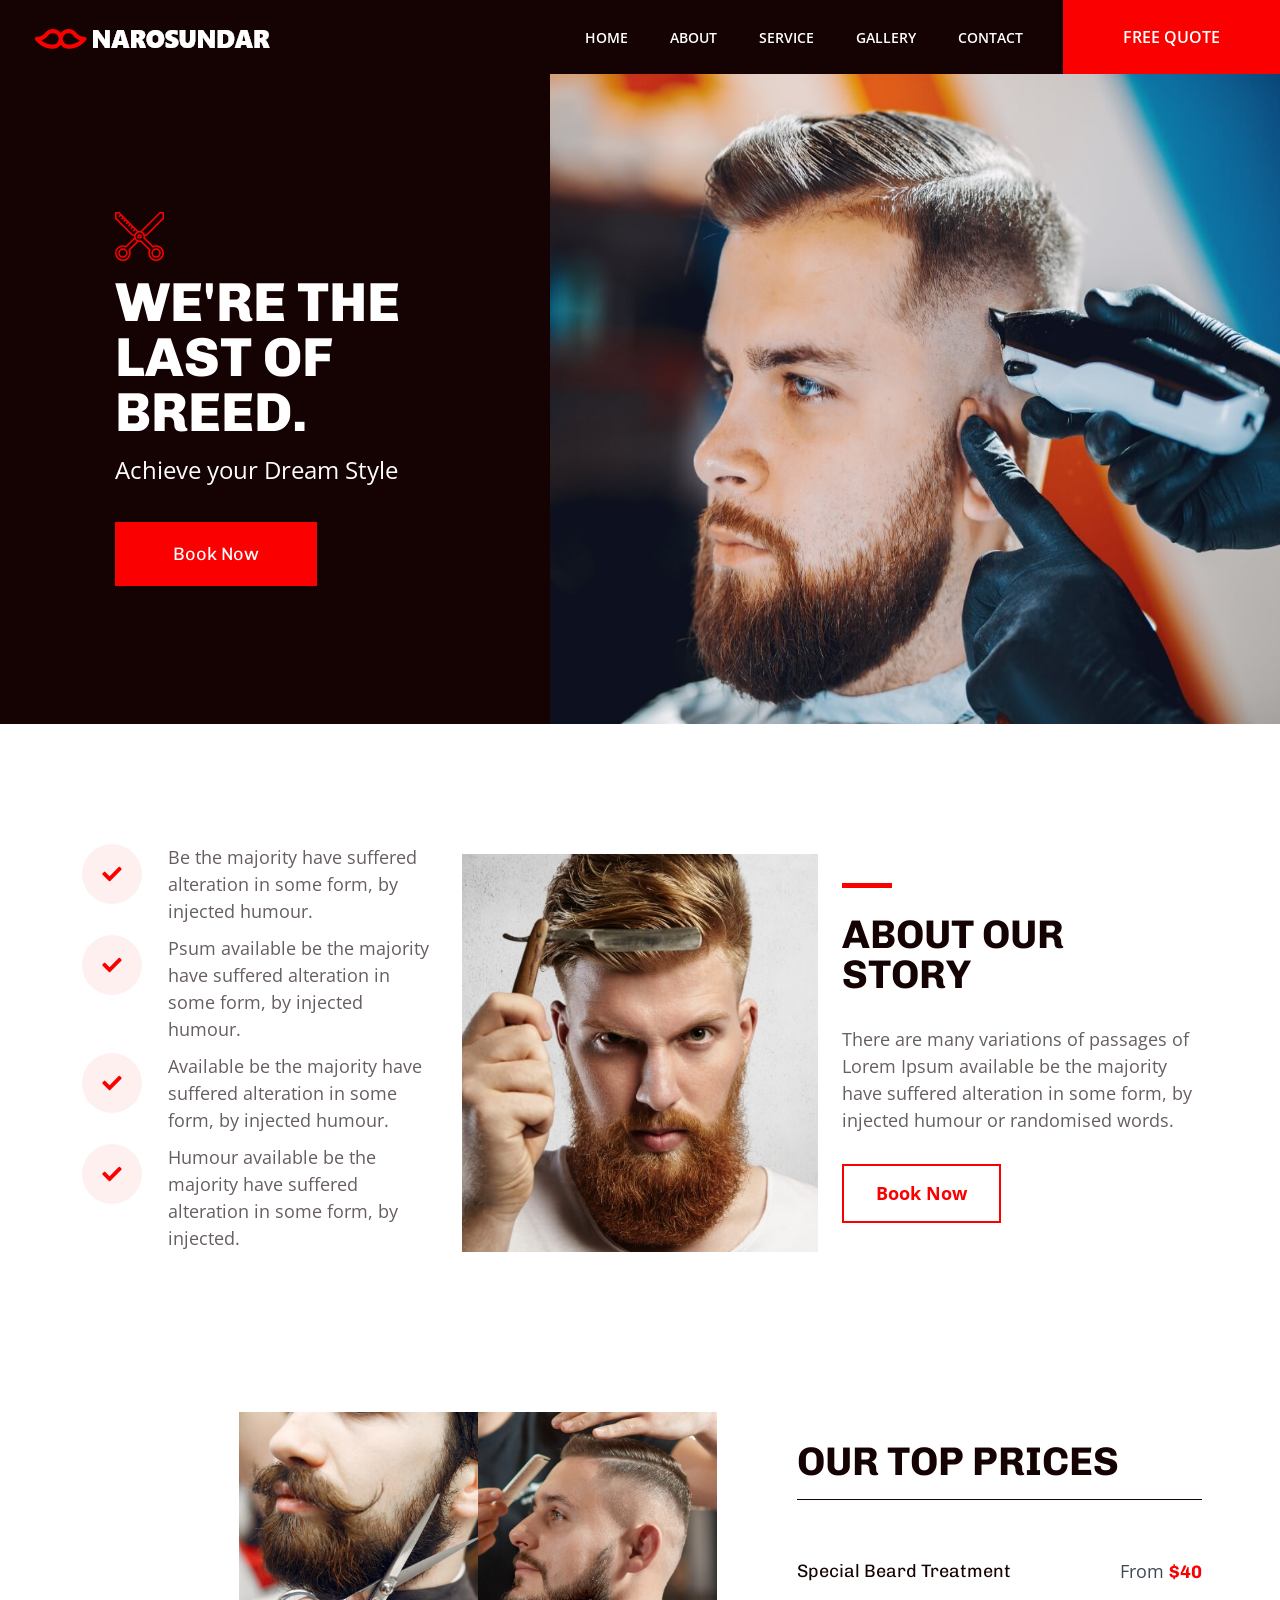
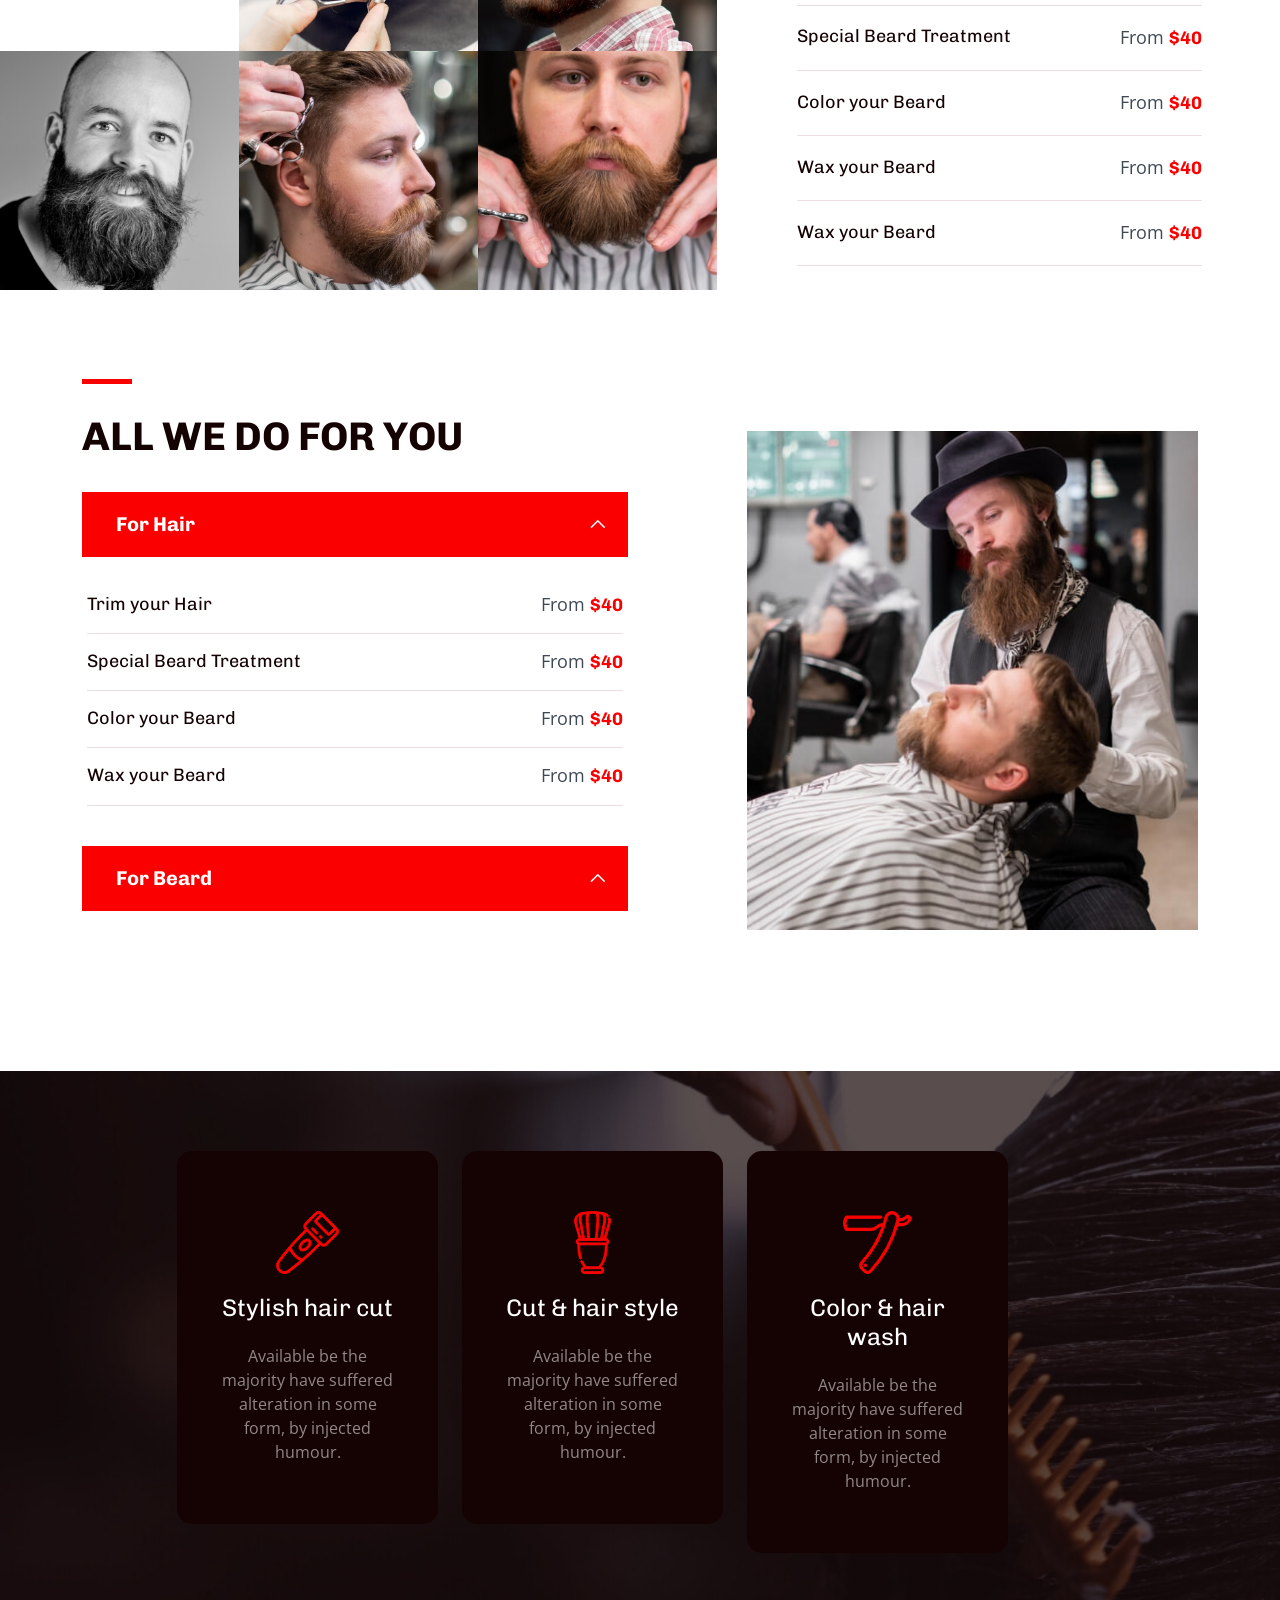
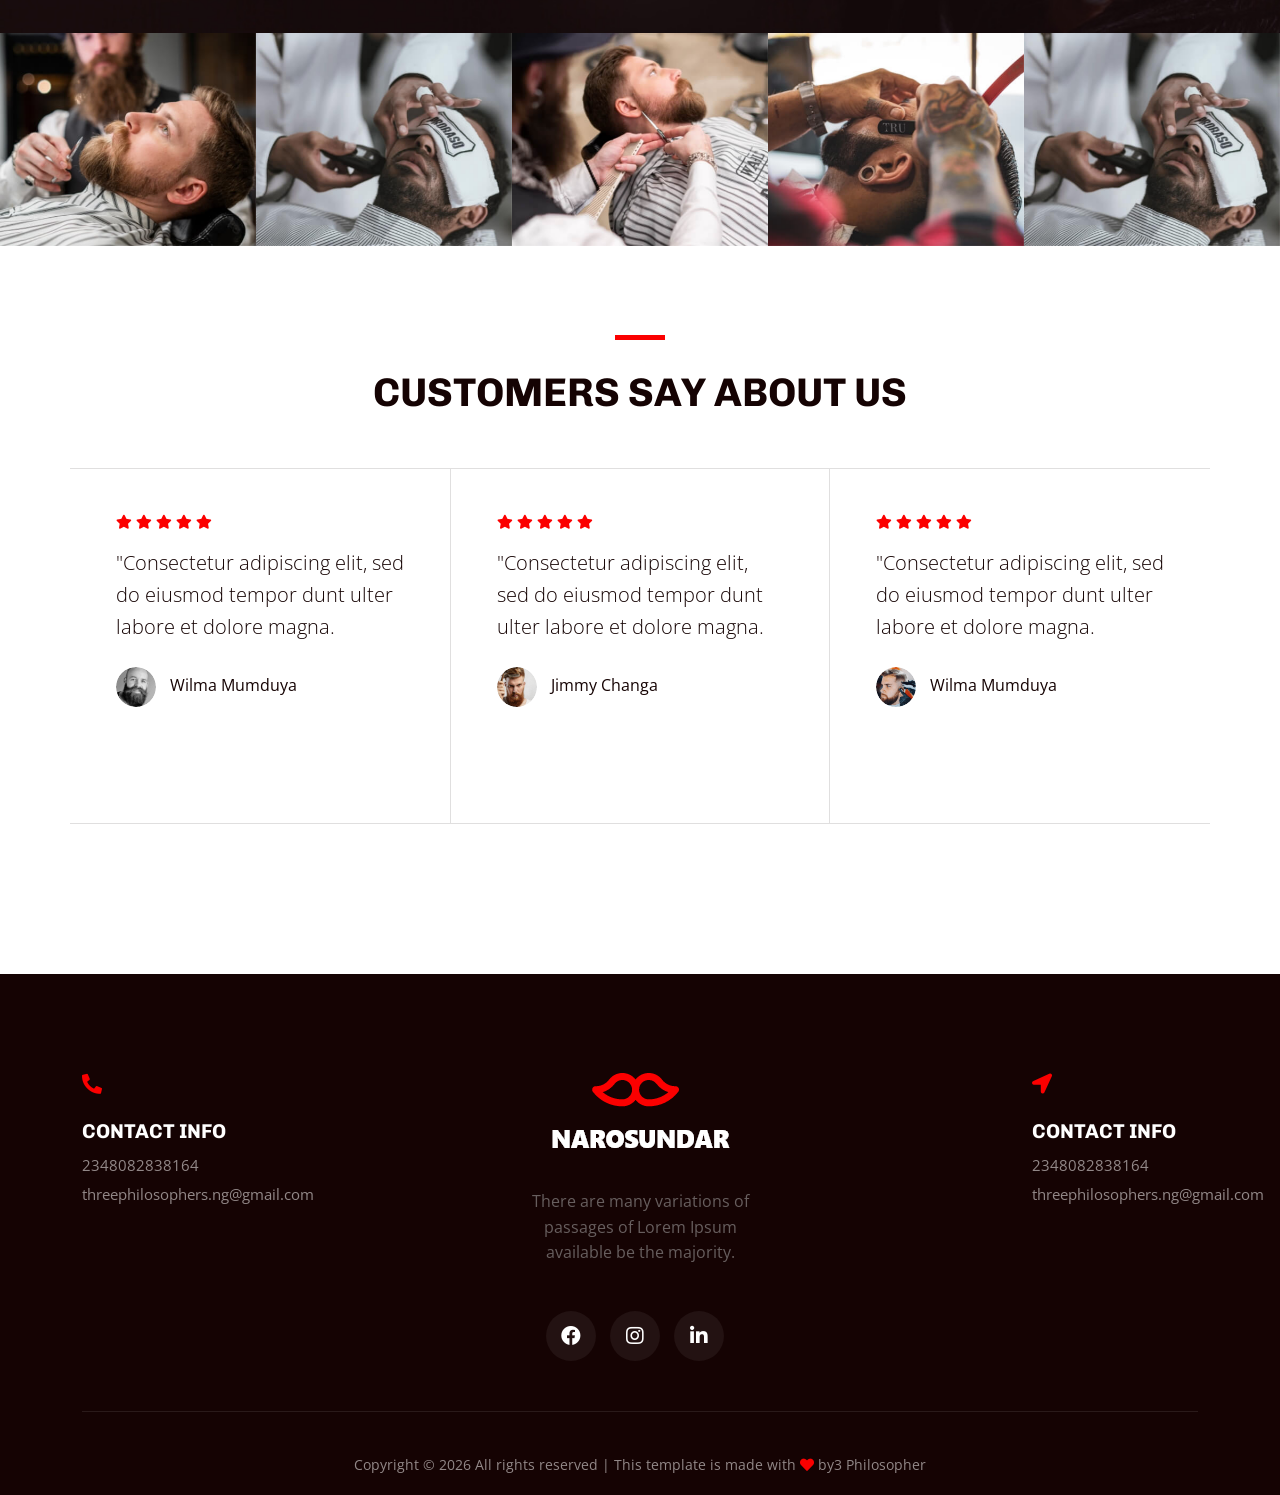
==== commit 7a0867f7: "changed location and phone number" ====
--- a/index.html
+++ b/index.html
@@ -611,8 +611,8 @@
                                 <div class="footer-tittle">
                                     <h4>Contact Info</h4>
                                     <ul>
-                                        <li><a href="#">913-473-7000</a></li>
-                                        <li><a href="#">contact@cakeshop.com</a></li>
+                                        <li><a href="#">2348082838164</a></li>
+                                        <li><a href="#">threephilosophers.ng@gmail.com</a></li>
                                     </ul>
                                 </div>
                             </div>
@@ -644,8 +644,8 @@
                                 <div class="footer-tittle">
                                     <h4>Contact Info</h4>
                                     <ul>
-                                        <li><a href="#">913-473-7000</a></li>
-                                        <li><a href="#">contact@cakeshop.com</a></li>
+                                        <li><a href="#">2348082838164</a></li>
+                                        <li><a href="#">threephilosophers.ng@gmail.com</a></li>
                                     </ul>
                                 </div>
                             </div>
